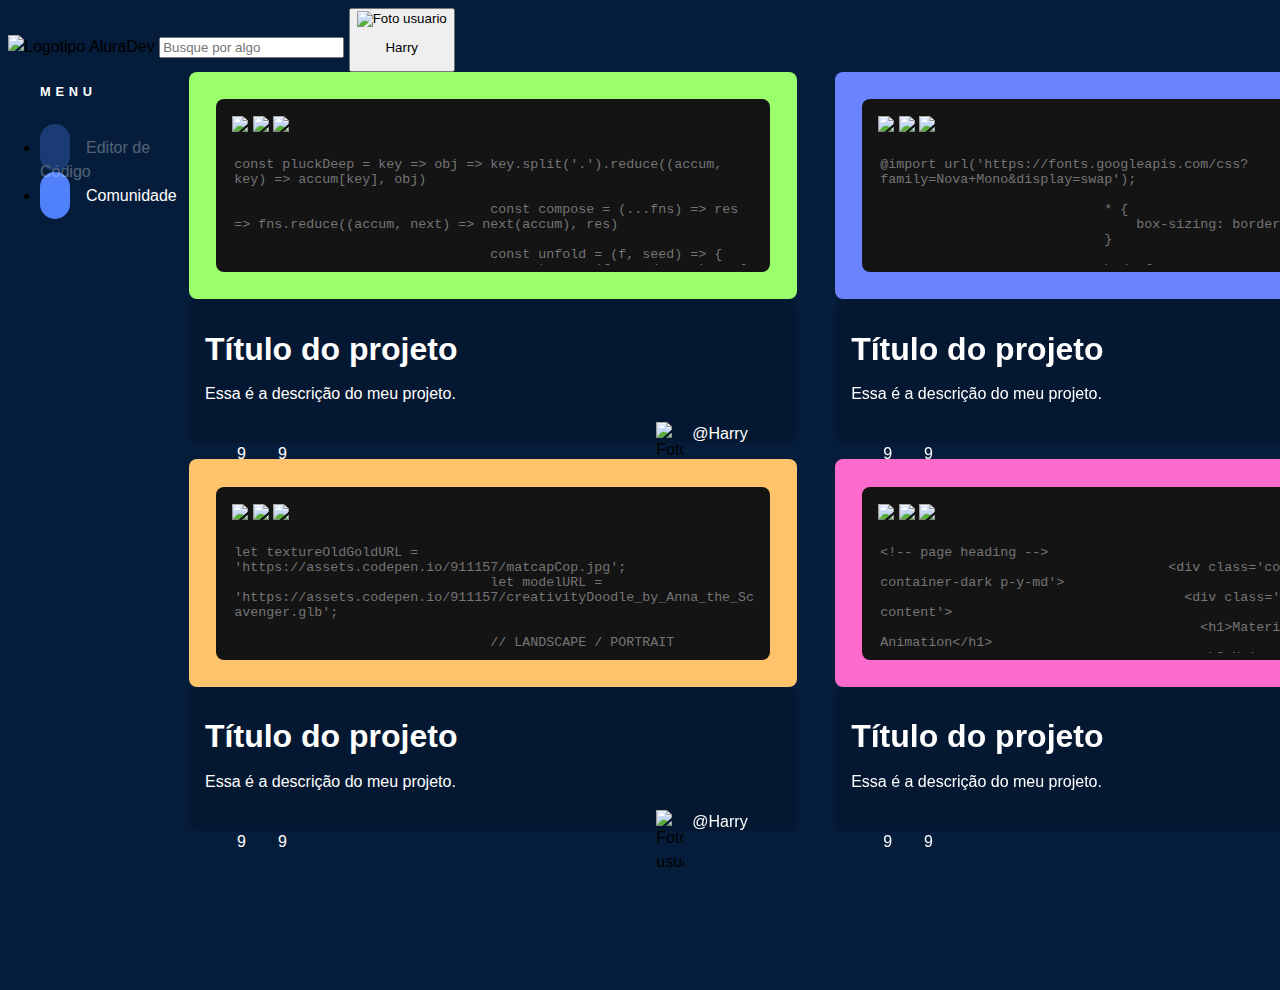
==== comunidade.html @ 75244da7 "Alterações nas cores dos frames em comunidade e alteração da interação da pagina atual com o menu de" ====
<!DOCTYPE html>
<html lang="en">
<head>
    <meta charset="UTF-8">
    <meta http-equiv="X-UA-Compatible" content="IE=edge">
    <meta name="viewport" content="width=device-width, initial-scale=1.0">
    <title>Comunidade</title>

    <link rel="stylesheet" href="css/reset.css">
    <link rel="stylesheet" href="css/all.css">
    <link rel="stylesheet" href="css/base.css">
    <link rel="stylesheet" href="css/header.css">
    <link rel="stylesheet" href="css/nav.css">
    <link rel="stylesheet" href="css/community.css">

</head>
<body>
    
    <header class="header__container">
        <img class="header__logo" src="imagens/Logo-Alura.png" alt="Logotipo AluraDev">
        <input class="header__search" type="text" placeholder="Busque por algo">
        <button class="header__author">
            <img class="header__author__photo" src="imagens/Foto_Usuario_2x.png" alt="Foto usuario">
            <p class="header__author__name">Harry</p>
        </button>
    </header>

    <main>
        <div class="main__container">

            <!-- NAV -->

            <div class="nav__container">
                <h1 class="title">Menu</h1>
                <ul class="nav__list">
                    <li><a class="nav__li" href="#"><i class="fas fa-code nav__icon" alt="icone de editor de código"></i>Editor de Código</a></li>
                    <li><a class="nav__li current__link" href="#"><i class="fas fa-users nav__icon" alt="icone de comunidade"></i>Comunidade</a></li>
                </ul>
            </div>
            
            
            <!-- COMMUNITY UP LEFT-->

            <div class="community__container">
                <div class="community__frame__up__left">  
                    <div class="community__background">  
                        <img class=".community__icons" src="imagens/bola_vermelha.svg">    
                        <img class=".community__icons" src="imagens/bola_verde.svg">   
                        <img class=".community__icons" src="imagens/bola_amarela.svg">    
                            <textarea class="community__text" cols="30" rows="10" placeholder="const pluckDeep = key => obj => key.split('.').reduce((accum, key) => accum[key], obj)

                                const compose = (...fns) => res => fns.reduce((accum, next) => next(accum), res)
                                
                                const unfold = (f, seed) => {
                                  const go = (f, seed, acc) => {
                                    const res = f(seed)
                                    return res ? go(f, res[1], acc.concat([res[0]])) : acc
                                  }
                                  return go(f, seed, [])
                                }"></textarea>  
                    </div> 
                </div>  
                <div class="community__details">
                    <h1 class="community__title">Título do projeto</h1>
                    <p class="community__description">Essa é a descrição do meu projeto.</p>

                    <div class="community__interaction">
                        <i class="fas fa-comment community__icon"></i>
                        <p class="community__number">9</p>
                       
                        <i class="fas fa-heart community__icon"></i>
                        <p class="community__number">9</p>

                        <div class="community__author">
                            <img class="community__author__photo" src="imagens/Foto_Usuario_2x.png" alt="Foto usuario">
                            <p class="community__author__name">@Harry</p>
                        </div>
                    </div>
                </div>

                <!-- COMMUNITY DOWN LEFT-->

                    <div class="community__frame__down__left">  
                        <div class="community__background">  
                            <img class=".community__icons" src="imagens/bola_vermelha.svg">    
                            <img class=".community__icons" src="imagens/bola_verde.svg">   
                            <img class=".community__icons" src="imagens/bola_amarela.svg">    
                                <textarea class="community__text" cols="30" rows="10" placeholder="let textureOldGoldURL = 'https://assets.codepen.io/911157/matcapCop.jpg';
                                let modelURL = 'https://assets.codepen.io/911157/creativityDoodle_by_Anna_the_Scavenger.glb';
                                
                                // LANDSCAPE / PORTRAIT
                                
                                let isMobile = /(Android|iPhone|iOS|iPod|iPad)/i.test(navigator.userAgent);
                                let windowRatio = window.innerWidth / window.innerHeight;
                                let isLandscape = (windowRatio > 1) ? true : false;
                                "></textarea>  
                        </div> 
                    </div>  
                    <div class="community__details">
                        <h1 class="community__title">Título do projeto</h1>
                        <p class="community__description">Essa é a descrição do meu projeto.</p>
    
                        <div class="community__interaction">
                            <i class="fas fa-comment community__icon"></i>
                            <p class="community__number">9</p>
                           
                            <i class="fas fa-heart community__icon"></i>
                            <p class="community__number">9</p>
    
                            <div class="community__author">
                                <img class="community__author__photo" src="imagens/Foto_Usuario_2x.png" alt="Foto usuario">
                                <p class="community__author__name">@Harry</p>
                            </div>
                        </div>
            </div> 
        </div>  
        
        <!-- COMMUNITY UP RIGHT-->

        <div class="main__container">    
            <div class="community__container">
                <div class="community__frame__up__right">  
                    <div class="community__background">  
                        <img class=".community__icons" src="imagens/bola_vermelha.svg">    
                        <img class=".community__icons" src="imagens/bola_verde.svg">   
                        <img class=".community__icons" src="imagens/bola_amarela.svg">    
                            <textarea class="community__text" cols="30" rows="10" placeholder="@import url('https://fonts.googleapis.com/css?family=Nova+Mono&display=swap');

                            * {
                                box-sizing: border-box;
                            }
                            
                            body {
                                min-height: 100vh;
                                background-color: #18181c;
                                display: flex;
                                align-items: center;
                            "></textarea>  
                    </div> 
                </div>  
                <div class="community__details">
                    <h1 class="community__title">Título do projeto</h1>
                    <p class="community__description">Essa é a descrição do meu projeto.</p>

                    <div class="community__interaction">
                        <i class="fas fa-comment community__icon"></i>
                        <p class="community__number">9</p>
                       
                        <i class="fas fa-heart community__icon"></i>
                        <p class="community__number">9</p>

                        <div class="community__author">
                            <img class="community__author__photo" src="imagens/Foto_Usuario_2x.png" alt="Foto usuario">
                            <p class="community__author__name">@Harry</p>
                        </div>

                    </div>
                </div>

                <!-- COMMUNITY DOWN RIGHT-->
                
                    <div class="community__frame__down__right">  
                        <div class="community__background">  
                            <img class=".community__icons" src="imagens/bola_vermelha.svg">    
                            <img class=".community__icons" src="imagens/bola_verde.svg">   
                            <img class=".community__icons" src="imagens/bola_amarela.svg">    
                                <textarea class="community__text" cols="30" rows="10" placeholder="<!-- page heading -->
                                    <div class='container container-dark p-y-md'>
                                      <div class='header-content'>
                                        <h1>Material Search Animation</h1>
                                        <h2>Usign CSS Transitions</h2>
                                      </div>
                                    </div>
                                    
                                    
                                    <!-- page content + floating button -->
                                    <div class='container p-y-md'>
                                      <div class='control'>
                                        <div class='btn-material'></div>"></textarea>  
                        </div> 
                    </div>  
                    <div class="community__details">
                        <h1 class="community__title">Título do projeto</h1>
                        <p class="community__description">Essa é a descrição do meu projeto.</p>
    
                        <div class="community__interaction">
                            <i class="fas fa-comment community__icon"></i>
                            <p class="community__number">9</p>
                           
                            <i class="fas fa-heart community__icon"></i>
                            <p class="community__number">9</p>
    
                            <div class="community__author">
                                <img class="community__author__photo" src="imagens/Foto_Usuario_2x.png" alt="Foto usuario">
                                <p class="community__author__name">@Harry</p>
                            </div>
                        </div>
            </div> 


        </div>
    </main>




    
</body>
</html>
---- css/base.css ----
:root {
    --bg-blue-light:#6BD1FF;
    --bg-blue-dark:#051D3B;
    --bg-gray-light:rgba(255, 255, 255, 0.16);
    --bg-gray-dark:#141414;

    --bg-editor-green:rgba(154, 255, 107, 1);
    --bg-editor-blue:rgba(107, 131, 255, 1);
    --bg-editor-orange: rgba(255, 196, 107, 1);
    --bg-editor-pink:rgba(255, 107, 205, 1);



    --bg-community:rgba(0, 0, 0, 0.16);

    --font-color:#ffffff;
    --title-color:#ffffff;

    --font-family:'Inter', sans-serif;
}



body {
    
    font-family:var(--font-family);
    font-size: 16px;
    font-style: normal;
    line-height: 1.5rem;
    background-color: var(--bg-blue-dark)
}

.title {
    padding: 0 0 1rem 0;
    font-size: 0.80rem;
    letter-spacing: 0.3rem;
    text-transform: uppercase;
    color: var(--title-color);
}


.main__container {
    display:flex;
    padding-left: 2rem;
}
---- css/nav.css ----
.nav__container {
    width: 15.5%;
}

.nav__icon {
    padding: 15px;
    height: 18px;
    background-color: #5081FB;
    margin-bottom: 1rem;
    margin-right: 1rem;
    border-radius: 16px;
    color: var(--font-color);
}

/* .nav__icon__editor {
    padding: 15px;
    height: 18px;
    background-color: #5081FB;
    margin-bottom: 1rem;
    margin-right: 1rem;
    border-radius: 16px;
    color: var(--font-color);
}
 */

.nav__list {
    display: flex;
    flex-direction: column;
    justify-content: space-around;
    padding: 0 0 15px 0;
    
}

.nav__li {
    text-decoration: none;
    list-style: none;
    color: var(--font-color);
    opacity: 30%;
}

.current__link {
    color: var(--font-color);
    opacity: 100%;
}
---- css/community.css ----
.community__container {
    /* justify-content: center;
    align-items: center; */
    display: flex;
    flex-direction: column;
    align-items: flex-start;
    flex-wrap: wrap;
   /*  min-width: 67rem; */
    margin-right:0;
    margin-left: 1%;
}

.community__frame__up__left {
    min-width: 38rem;
    width: 70%;
    height: 25%;
    border-radius: 0.5rem;
    box-sizing: border-box;
    padding: 1.7rem;
    background-color: var(--bg-editor-green);
}

.community__frame__down__left {
    min-width: 38rem;
    width: 70%;
    height: 25%;
    border-radius: 0.5rem;
    box-sizing: border-box;
    padding: 1.7rem;
    background-color: var(--bg-editor-orange);
}

.community__frame__up__right {
    min-width: 38rem;
    width: 70%;
    height: 25%;
    border-radius: 0.5rem;
    box-sizing: border-box;
    padding: 1.7rem;
    background-color: var(--bg-editor-blue);
}

.community__frame__down__right {
    min-width: 38rem;
    width: 70%;
    height: 25%;
    border-radius: 0.5rem;
    box-sizing: border-box;
    padding: 1.7rem;
    background-color: var(--bg-editor-pink);
}



.community__background {
    width: 100%;
    height: 100%;
    border-radius: 0.5rem;
    box-sizing: border-box;
    padding: 1rem;
    background-color: var(--bg-gray-dark);
}

.community__icons {
    padding: 0 0.5rem 1rem 0;
    background-color: var(--bg-gray-dark);
}

.community__text {
    width: 100%;
    height:75%;
    border: none;
    resize: none;
    background-color: var(--bg-gray-dark);
    color: var(--font-color);
    margin: 1rem 0;
    margin-bottom: 0.5rem;
}



.community__details {
    background-color: var(--bg-community);
    width: 100%;
    height: 9rem;
    box-sizing: border-box;
    padding: 1rem;
    border-radius: 8px;
    margin-bottom: 1rem;
    
}

.community__title {
    font-weight: bold;
    font-family: var(--font-family);
    color: var(--font-color);
}

.community__description {
    color: var(--font-color);
    margin: 1rem 0 1rem 0;
}

.community__icon {
    color: var(--font-color);
    padding: 1em;
}

.community__interaction {
    display: flex;
    flex-wrap: wrap;
    justify-content: flex-start;
    align-items: center;
}

.community__number {
    color: var(--font-color);
}

.community__author {
   display: flex;
   justify-content: flex-end;
   width: 80%;
}
.community__author__photo {
    width: 28px;
}

.community__author__name {
    color: var(--font-color);
    margin: 0 0 0 0.5rem;
}
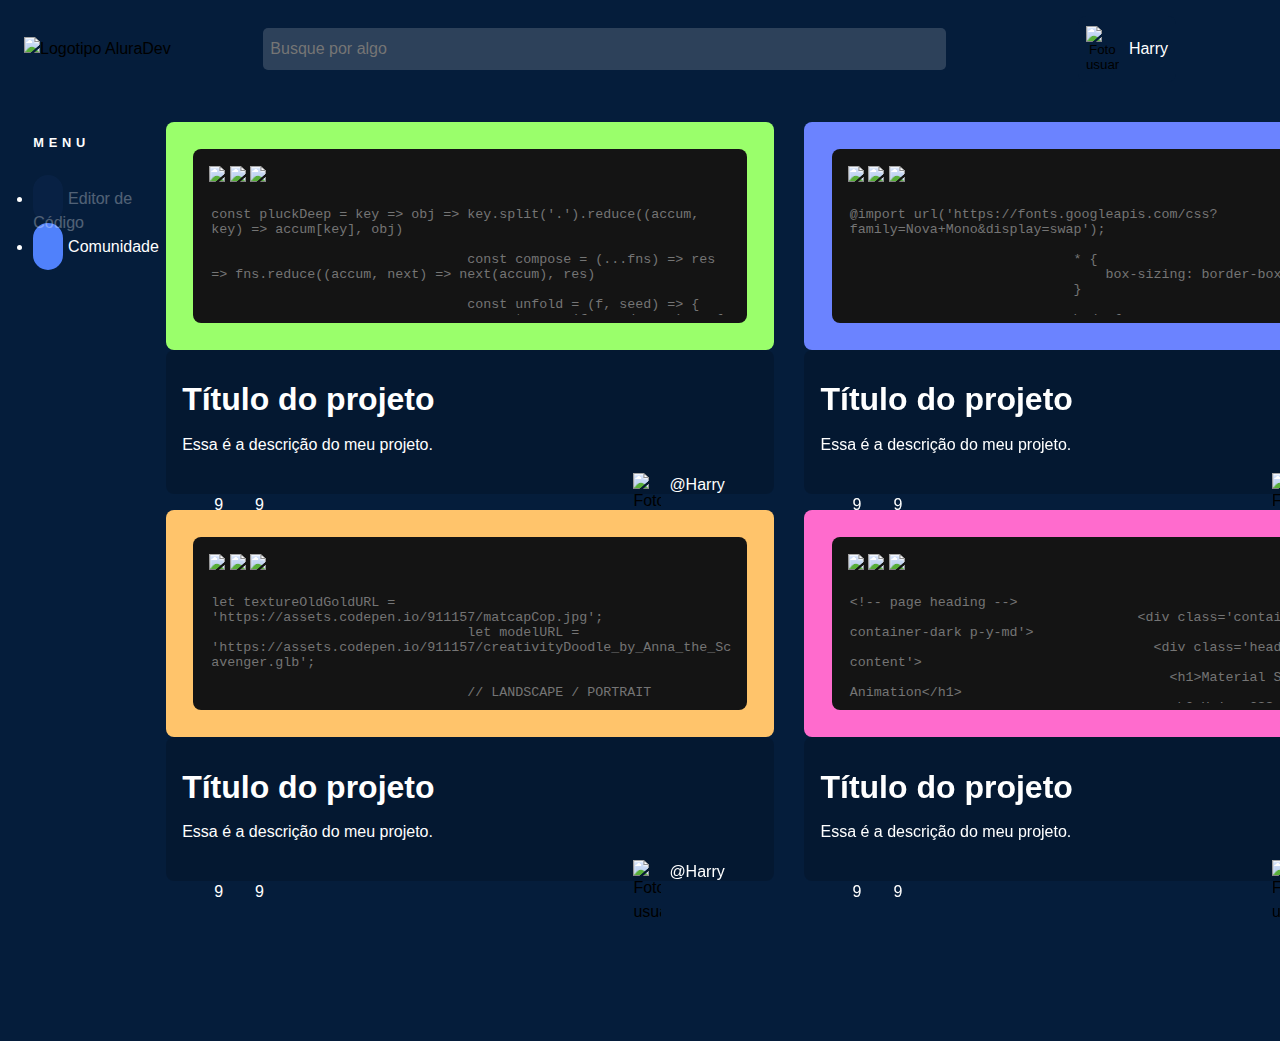
==== commit f59f2ad8: "Interações ao realizar hover e active, em todos os selecionaveis/botões/menu lateral" ====
--- a/comunidade.html
+++ b/comunidade.html
@@ -33,8 +33,8 @@
             <div class="nav__container">
                 <h1 class="title">Menu</h1>
                 <ul class="nav__list">
-                    <li><a class="nav__li" href="#"><i class="fas fa-code nav__icon" alt="icone de editor de código"></i>Editor de Código</a></li>
-                    <li><a class="nav__li current__link" href="#"><i class="fas fa-users nav__icon" alt="icone de comunidade"></i>Comunidade</a></li>
+                    <li><a class="nav__li" href="index.html"><i class="fas fa-code nav__list-icon" alt="icone de editor de código"></i>Editor de Código</a></li>
+                    <li><a class="nav__li nav__li--active" href="comunidade.html"><i class="fas fa-users nav__list-icon nav__list-icon--active" alt="icone de comunidade"></i>Comunidade</a></li>
                 </ul>
             </div>
             
--- a/css/base.css
+++ b/css/base.css
@@ -1,4 +1,6 @@
 :root {
+
+    /* background colors */
     --bg-blue-light:#6BD1FF;
     --bg-blue-dark:#051D3B;
     --bg-gray-light:rgba(255, 255, 255, 0.16);
@@ -9,13 +11,40 @@
     --bg-editor-orange: rgba(255, 196, 107, 1);
     --bg-editor-pink:rgba(255, 107, 205, 1);
 
+    --bg-project-button:rgba(80, 129, 251, 1);
+
+    --bg-middle-button:rgba(80, 129, 251, 0.08);
+
+    --bg-nav-icon:rgba(80, 129, 251, 0.16);
+    --bg-nav-icon-active:#5081fb;
 
 
     --bg-community:rgba(0, 0, 0, 0.16);
 
+    /* Effects with interaction */
+
+    --bg-author-hover:rgba(255, 255, 255, 0.10);
+
+    --bg-form-hover:rgba(255, 255, 255, 0.24);
+
+    --bg-light-button-hover:rgba(123, 164, 252, 1);
+    --bg-light-button-active:rgba(150, 185, 253, 1);
+    --light-button-border-active:rgba(80, 129, 251, 0.90);
+
+    --bg-dark-button-hover:rgba(80, 129, 251, 0.16);
+    --bg-dark-button-active:rgba(80, 129, 251, 0.24);
+    --dark-button-border-active:rgba(80, 129, 251, 0.24);
+
+    --bg-nav-hover:rgba(80, 129, 251, 0.64);
+    --bg-nav-active:rgba(80, 129, 251, 1);
+
+   
+
+    /* font details */
+
     --font-color:#ffffff;
     --title-color:#ffffff;
-
+    --font-size-fields:16px;
     --font-family:'Inter', sans-serif;
 }
 
@@ -41,9 +70,14 @@
 
 .main__container {
     display:flex;
-    padding-left: 2rem;
+    margin-left: 2%;
+    margin-right: 2%;
 }
 
 
 
 
+    
+
+
+
--- a/css/header.css
+++ b/css/header.css
@@ -0,0 +1,58 @@
+
+.header__container {
+    display: grid;
+    grid-template-columns: 0.92fr 3.1fr 1fr;
+    align-items: center;
+    margin:1rem 0 2.50rem 1rem;
+    gap: 1rem;
+}
+
+.header__logo{
+    width: 180px;
+}
+
+.header__search {
+    width: 91%;
+    border-radius: 5px;
+    background-color: var(--bg-gray-light);
+    border: none;
+    outline: none;
+    box-sizing: border-box;
+    padding: 1.6% 1%;
+    color: var(--font-color);
+    font-size: var(--font-size-fields);
+}
+
+.header__author {
+    justify-self: flex-end;
+    display: flex;
+    align-items: center;
+    background-color: var(--bg-blue-dark);
+    border-radius: 0.5rem;
+    border:none;
+    padding: 0.5rem;
+    margin: 0 6rem 0 0;
+}
+
+.header__author__photo {
+    width: 33px;
+}
+
+.header__author__name {
+    padding: 0 0 0 10px;
+    color: var(--font-color);
+    font-size: var(--font-size-fields);
+}
+
+.mobile__menu {
+    display: none;
+}
+
+.header__author:hover {
+    cursor: pointer;
+    background-color: var(--bg-author-hover);
+    transition: 0.5s;
+
+}
+
+
--- a/css/nav.css
+++ b/css/nav.css
@@ -1,36 +1,30 @@
 
 
 .nav__container {
-    width: 15.5%;
+    width: 17.5%;
 }
 
-.nav__icon {
+
+.nav__list-icon {
     padding: 15px;
     height: 18px;
-    background-color: #5081FB;
-    margin-bottom: 1rem;
-    margin-right: 1rem;
-    border-radius: 16px;
-    color: var(--font-color);
+    background-color:var(--bg-nav-icon);
+    margin-bottom: 4%;
+    margin-right: 4%;
+    border-radius: 1rem;
+    
 }
 
-/* .nav__icon__editor {
-    padding: 15px;
-    height: 18px;
-    background-color: #5081FB;
-    margin-bottom: 1rem;
-    margin-right: 1rem;
-    border-radius: 16px;
-    color: var(--font-color);
+.nav__list-icon--active {
+    background: var(--bg-nav-icon-active);
 }
- */
 
 .nav__list {
     display: flex;
     flex-direction: column;
     justify-content: space-around;
-    padding: 0 0 15px 0;
-    
+    padding: 0 0 2% 0;
+    color: var(--font-color);
 }
 
 .nav__li {
@@ -38,17 +32,32 @@
     list-style: none;
     color: var(--font-color);
     opacity: 30%;
+    font-size: var(--font-size-fields);
 }
 
-.current__link {
-    color: var(--font-color);
+.nav__li--active {
     opacity: 100%;
+}
+
+.nav__toggle {
+    color: var(--bg-blue-dark);
+}
+
+
+.nav__li:hover {
+    opacity: 100%;
+}
+
+
+.nav__icon-editor:hover, .nav__icon-community:hover {
+    background-color: var(--bg-nav-hover);
+    transition: 1s;
+}
+
+.nav__icon-editor:active,.nav__icon-community:active {
+    background-color:var(--bg-nav-active);
 }
 
 
 
 
-
-
-
-
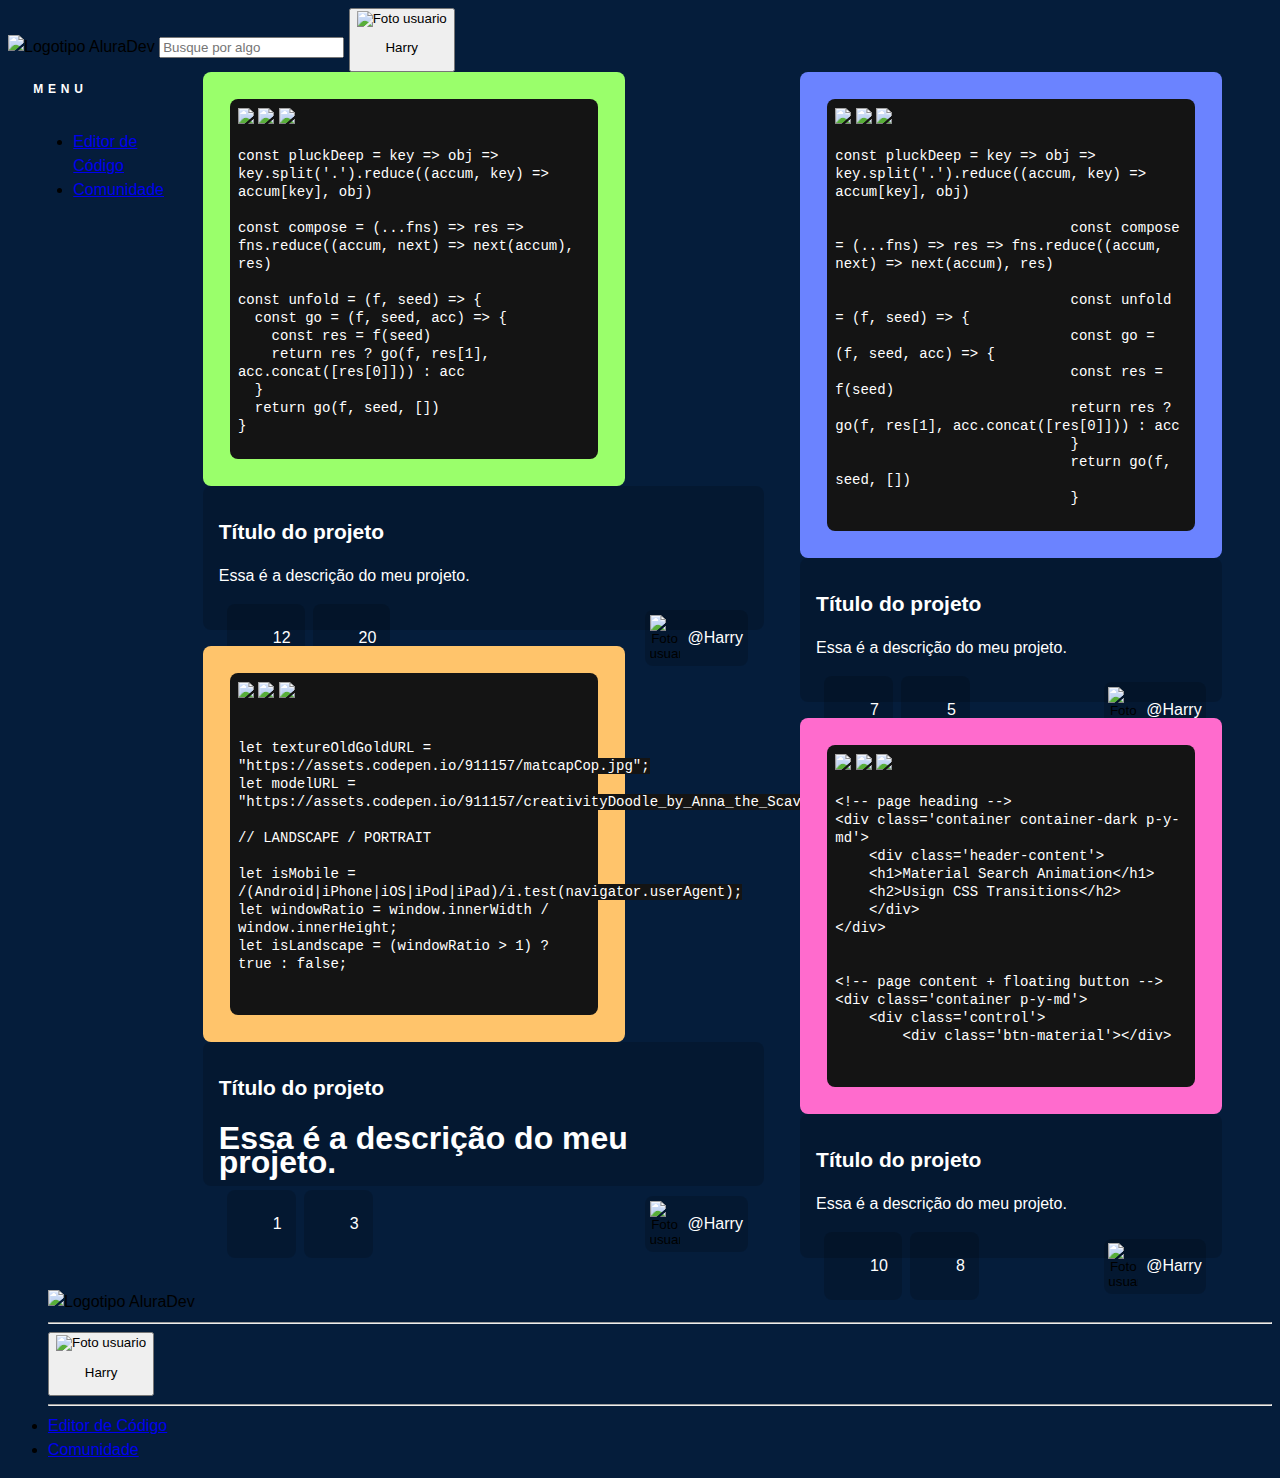
==== commit 99b11da4: "Community Display, Like System, Button Interactions - All Done" ====
--- a/comunidade.html
+++ b/comunidade.html
@@ -5,17 +5,21 @@
     <meta http-equiv="X-UA-Compatible" content="IE=edge">
     <meta name="viewport" content="width=device-width, initial-scale=1.0">
     <title>Comunidade</title>
-
-    <link rel="stylesheet" href="css/reset.css">
-    <link rel="stylesheet" href="css/all.css">
-    <link rel="stylesheet" href="css/base.css">
-    <link rel="stylesheet" href="css/header.css">
-    <link rel="stylesheet" href="css/nav.css">
-    <link rel="stylesheet" href="css/community.css">
+    <link rel="stylesheet"
+    href="//cdnjs.cloudflare.com/ajax/libs/highlight.js/11.3.1/styles/default.min.css">
+
+    <link rel="stylesheet" href="./assets/css/monokai.css">
+    <link rel="stylesheet" href="./assets/css/reset.css">
+    <link rel="stylesheet" href="./assets/css/all.css">
+    <link rel="stylesheet" href="./assets/css/base.css">
+    <link rel="stylesheet" href="./assets/css/header.css">
+    <link rel="stylesheet" href="./assets/css/nav.css">
+    <link rel="stylesheet" href="./assets/css/community.css">
+    <link rel="stylesheet" href="./assets/css/responsive_mobile.css">
+    <link rel="stylesheet" href="./assets/css/responsive_tablet.css">
 
 </head>
 <body>
-    
     <header class="header__container">
         <img class="header__logo" src="imagens/Logo-Alura.png" alt="Logotipo AluraDev">
         <input class="header__search" type="text" placeholder="Busque por algo">
@@ -23,8 +27,20 @@
             <img class="header__author__photo" src="imagens/Foto_Usuario_2x.png" alt="Foto usuario">
             <p class="header__author__name">Harry</p>
         </button>
+
+         <!-- MOBILE NAV OPEN -->
+
+         <div class="nav__mobile__searchSpace">
+            <i class="fas fa-search fa-2x nav__mobile-search" btn-mobile-search>
+
+            </i>
+        </div>
+        <div class="nav__mobile__header" >
+            <i class="fas fa-bars fa-2x nav__mobile-openIcon" btn-mobile-open>
+
+            </i>
+        </div>
     </header>
-
     <main>
         <div class="main__container">
 
@@ -33,175 +49,262 @@
             <div class="nav__container">
                 <h1 class="title">Menu</h1>
                 <ul class="nav__list">
-                    <li><a class="nav__li" href="index.html"><i class="fas fa-code nav__list-icon" alt="icone de editor de código"></i>Editor de Código</a></li>
-                    <li><a class="nav__li nav__li--active" href="comunidade.html"><i class="fas fa-users nav__list-icon nav__list-icon--active" alt="icone de comunidade"></i>Comunidade</a></li>
+                    <li>
+                        <a class="nav__li" href="index.html">
+                            <i class="fas fa-code nav__list-icon" alt="icone de editor de código">
+                            </i>Editor de Código
+                        </a>
+                    </li>
+                    <li>
+                        <a class="nav__li nav__li--active" href="comunidade.html">
+                            <i class="fas fa-users nav__list-icon nav__list-icon--active" alt="icone de comunidade">
+                            </i>Comunidade
+                        </a>
+                    </li>
                 </ul>
             </div>
             
-            
-            <!-- COMMUNITY UP LEFT-->
+            <!-- CONTAINER LEFT-->
 
             <div class="community__container">
-                <div class="community__frame__up__left">  
+
+                <!-- BLACKBOARD UP LEFT-->
+
+                <div class="community__frame editor__color__upLeft">  
+                    <div class="community__background">  
+                        <img class=".community__icons" src="imagens/bola_vermelha.svg">    
+                        <img class=".community__icons" src="imagens/bola_verde.svg">   
+                        <img class=".community__icons" src="imagens/bola_amarela.svg">
+                        <div class="community__editorCode">     
+                            <pre><code class="community__text hljs javascript">const pluckDeep = key => obj => key.split('.').reduce((accum, key) => accum[key], obj)
+
+const compose = (...fns) => res => fns.reduce((accum, next) => next(accum), res)
+                            
+const unfold = (f, seed) => {
+  const go = (f, seed, acc) => {
+    const res = f(seed)
+    return res ? go(f, res[1], acc.concat([res[0]])) : acc
+  }
+  return go(f, seed, [])
+}</code></pre>
+                        </div> 
+                    </div> 
+                </div>
+
+                <!-- PROJECT DETAILS UP LEFT-->
+
+                <div class="community__details">
+                    <h1 class="community__title">Título do projeto
+                    </h1>
+                    <p class="community__description">Essa é a descrição do meu projeto.
+                    </p>
+
+                    <div class="community__interaction">
+                        <button type="button" class="community__interaction-styling">
+                            <i class="fas fa-comment community__icon"></i>
+                            <p class="community__number comment-number" >12
+
+                            </p>
+                        </button>
+
+                        <button class="community__interaction-styling like">
+                            <i class="fas fa-heart community__icon"></i>
+                            <p class="community__number">20</p>
+                        </button>
+
+                        <button class="community__author"> 
+                            <img class="community__author__photo" src="imagens/Foto_Usuario_2x.png" alt="Foto usuario">
+                            <p class="community__author__name">@Harry</p>
+                        </button>
+
+                    </div>
+                </div>
+
+                <!-- BLACKBOARD DOWN LEFT-->
+
+                <div class="community__frame editor__color__downLeft">  
                     <div class="community__background">  
                         <img class=".community__icons" src="imagens/bola_vermelha.svg">    
                         <img class=".community__icons" src="imagens/bola_verde.svg">   
                         <img class=".community__icons" src="imagens/bola_amarela.svg">    
-                            <textarea class="community__text" cols="30" rows="10" placeholder="const pluckDeep = key => obj => key.split('.').reduce((accum, key) => accum[key], obj)
-
-                                const compose = (...fns) => res => fns.reduce((accum, next) => next(accum), res)
+                            <div class="community__editorCode"><pre><code class="community__text hljs javascript">
+let textureOldGoldURL = "https://assets.codepen.io/911157/matcapCop.jpg";
+let modelURL = "https://assets.codepen.io/911157/creativityDoodle_by_Anna_the_Scavenger.glb";
                                 
-                                const unfold = (f, seed) => {
-                                  const go = (f, seed, acc) => {
-                                    const res = f(seed)
-                                    return res ? go(f, res[1], acc.concat([res[0]])) : acc
-                                  }
-                                  return go(f, seed, [])
-                                }"></textarea>  
+// LANDSCAPE / PORTRAIT
+
+let isMobile = /(Android|iPhone|iOS|iPod|iPad)/i.test(navigator.userAgent);
+let windowRatio = window.innerWidth / window.innerHeight;
+let isLandscape = (windowRatio > 1) ? true : false;
+                            </code></pre> 
                     </div> 
-                </div>  
+                </div>     
+            </div>
+
+                <!-- PROJECT DETAILS DOWN LEFT-->
+
+                <div class="community__details">
+                    <h1 class="community__title">Título do projeto<h1>
+                    <p class="community__description">Essa é a descrição do meu projeto.</p>
+
+                    <div class="community__interaction">
+                        <button type="button"class="community__interaction-styling">
+                            <i class="fas fa-comment community__icon" comment-icon></i><p class="community__number comment-number" comment-number>1</p>
+                        </button>
+
+                        <button class="community__interaction-styling like">
+                            <i class="fas fa-heart community__icon"></i><p class="community__number">3</p>
+                        </button>
+                        <button class="community__author"> 
+                            <img class="community__author__photo"src="imagens/Foto_Usuario_2x.png"alt="Foto usuario">
+                            <p class="community__author__name">@Harry<p>
+                        </button>
+                    </div>
+                </div> 
+            </div>  
+        
+
+            <!-- CONTAINER RIGHT-->
+   
+            <div class="community__container">
+
+                <!-- BLACK BOARD UP RIGHT-->
+
+                <div class="community__frame editor__color__upRight">  
+                    <div class="community__background">  
+                        <img class=".community__icons" src="imagens/bola_vermelha.svg">    
+                        <img class=".community__icons" src="imagens/bola_verde.svg">   
+                        <img class=".community__icons" src="imagens/bola_amarela.svg">    
+                        <div class="community__editorCode">     
+                            <pre><code class="community__text hljs javascript">const pluckDeep = key => obj => key.split('.').reduce((accum, key) => accum[key], obj)
+
+                            const compose = (...fns) => res => fns.reduce((accum, next) => next(accum), res)
+
+                            const unfold = (f, seed) => {
+                            const go = (f, seed, acc) => {
+                            const res = f(seed)
+                            return res ? go(f, res[1], acc.concat([res[0]])) : acc
+                            }
+                            return go(f, seed, [])
+                            }</code></pre>
+                        </div>  
+                    </div> 
+                </div>
+                 
+                <!-- PROJECT DETAILS UP RIGHT-->
+
                 <div class="community__details">
                     <h1 class="community__title">Título do projeto</h1>
                     <p class="community__description">Essa é a descrição do meu projeto.</p>
 
                     <div class="community__interaction">
-                        <i class="fas fa-comment community__icon"></i>
-                        <p class="community__number">9</p>
-                       
-                        <i class="fas fa-heart community__icon"></i>
-                        <p class="community__number">9</p>
-
-                        <div class="community__author">
+                        <button type="button" class="community__interaction-styling">
+                            <i class="fas fa-comment community__icon" comment-icon></i>
+                            <p class="community__number comment-number" comment-number>7</p>
+                        </button>
+    
+                        <button class="community__interaction-styling like">
+                            <i class="fas fa-heart community__icon"></i>
+                            <p class="community__number">5</p>
+                        </button>
+                            
+                        <button class="community__author"> 
                             <img class="community__author__photo" src="imagens/Foto_Usuario_2x.png" alt="Foto usuario">
                             <p class="community__author__name">@Harry</p>
-                        </div>
+                        </button>
                     </div>
                 </div>
 
-                <!-- COMMUNITY DOWN LEFT-->
-
-                    <div class="community__frame__down__left">  
+                <!-- BLACK BOARD DOWN RIGHT-->
+                
+                <div class="community__frame editor__color__downRight">  
                         <div class="community__background">  
                             <img class=".community__icons" src="imagens/bola_vermelha.svg">    
                             <img class=".community__icons" src="imagens/bola_verde.svg">   
                             <img class=".community__icons" src="imagens/bola_amarela.svg">    
-                                <textarea class="community__text" cols="30" rows="10" placeholder="let textureOldGoldURL = 'https://assets.codepen.io/911157/matcapCop.jpg';
-                                let modelURL = 'https://assets.codepen.io/911157/creativityDoodle_by_Anna_the_Scavenger.glb';
-                                
-                                // LANDSCAPE / PORTRAIT
-                                
-                                let isMobile = /(Android|iPhone|iOS|iPod|iPad)/i.test(navigator.userAgent);
-                                let windowRatio = window.innerWidth / window.innerHeight;
-                                let isLandscape = (windowRatio > 1) ? true : false;
-                                "></textarea>  
+                            <div class="community__editorCode">     
+                                <pre><code class="community__text hljs html">&lt;!-- page heading --&gt;
+&lt;div class='container container-dark p-y-md'&gt;
+    &lt;div class='header-content'&gt;
+    &lt;h1&gt;Material Search Animation&lt;/h1&gt;
+    &lt;h2&gt;Usign CSS Transitions&lt;/h2&gt;
+    &lt;/div&gt;
+&lt;/div&gt;
+
+
+&lt;!-- page content + floating button --&gt;
+&lt;div class='container p-y-md'&gt;
+    &lt;div class='control'&gt;
+        &lt;div class='btn-material'&gt;&lt;/div&gt;
+                                    </code></pre>
+                            </div>  
                         </div> 
-                    </div>  
-                    <div class="community__details">
+                </div>
+
+                <!-- PROJECT DETAILS DOWN LEFT-->
+
+                <div class="community__details">
                         <h1 class="community__title">Título do projeto</h1>
                         <p class="community__description">Essa é a descrição do meu projeto.</p>
     
                         <div class="community__interaction">
-                            <i class="fas fa-comment community__icon"></i>
-                            <p class="community__number">9</p>
-                           
-                            <i class="fas fa-heart community__icon"></i>
-                            <p class="community__number">9</p>
+                            <button type="button" class="community__interaction-styling">
+                                <i class="fas fa-comment community__icon"></i>
+                                <p class="community__number comment-number">10</p>
+                            </button>
     
-                            <div class="community__author">
+                            <button class="community__interaction-styling like">
+                                <i class="fas fa-heart community__icon"></i>
+                                <p class="community__number">8</p>
+                            </button>
+                            
+                            <button class="community__author"> 
                                 <img class="community__author__photo" src="imagens/Foto_Usuario_2x.png" alt="Foto usuario">
                                 <p class="community__author__name">@Harry</p>
-                            </div>
+                            </button>
                         </div>
-            </div> 
-        </div>  
+                </div> 
+
+            </div>     
+        </div>
         
-        <!-- COMMUNITY UP RIGHT-->
-
-        <div class="main__container">    
-            <div class="community__container">
-                <div class="community__frame__up__right">  
-                    <div class="community__background">  
-                        <img class=".community__icons" src="imagens/bola_vermelha.svg">    
-                        <img class=".community__icons" src="imagens/bola_verde.svg">   
-                        <img class=".community__icons" src="imagens/bola_amarela.svg">    
-                            <textarea class="community__text" cols="30" rows="10" placeholder="@import url('https://fonts.googleapis.com/css?family=Nova+Mono&display=swap');
-
-                            * {
-                                box-sizing: border-box;
-                            }
-                            
-                            body {
-                                min-height: 100vh;
-                                background-color: #18181c;
-                                display: flex;
-                                align-items: center;
-                            "></textarea>  
-                    </div> 
-                </div>  
-                <div class="community__details">
-                    <h1 class="community__title">Título do projeto</h1>
-                    <p class="community__description">Essa é a descrição do meu projeto.</p>
-
-                    <div class="community__interaction">
-                        <i class="fas fa-comment community__icon"></i>
-                        <p class="community__number">9</p>
-                       
-                        <i class="fas fa-heart community__icon"></i>
-                        <p class="community__number">9</p>
-
-                        <div class="community__author">
-                            <img class="community__author__photo" src="imagens/Foto_Usuario_2x.png" alt="Foto usuario">
-                            <p class="community__author__name">@Harry</p>
-                        </div>
-
-                    </div>
-                </div>
-
-                <!-- COMMUNITY DOWN RIGHT-->
-                
-                    <div class="community__frame__down__right">  
-                        <div class="community__background">  
-                            <img class=".community__icons" src="imagens/bola_vermelha.svg">    
-                            <img class=".community__icons" src="imagens/bola_verde.svg">   
-                            <img class=".community__icons" src="imagens/bola_amarela.svg">    
-                                <textarea class="community__text" cols="30" rows="10" placeholder="<!-- page heading -->
-                                    <div class='container container-dark p-y-md'>
-                                      <div class='header-content'>
-                                        <h1>Material Search Animation</h1>
-                                        <h2>Usign CSS Transitions</h2>
-                                      </div>
-                                    </div>
-                                    
-                                    
-                                    <!-- page content + floating button -->
-                                    <div class='container p-y-md'>
-                                      <div class='control'>
-                                        <div class='btn-material'></div>"></textarea>  
-                        </div> 
-                    </div>  
-                    <div class="community__details">
-                        <h1 class="community__title">Título do projeto</h1>
-                        <p class="community__description">Essa é a descrição do meu projeto.</p>
-    
-                        <div class="community__interaction">
-                            <i class="fas fa-comment community__icon"></i>
-                            <p class="community__number">9</p>
-                           
-                            <i class="fas fa-heart community__icon"></i>
-                            <p class="community__number">9</p>
-    
-                            <div class="community__author">
-                                <img class="community__author__photo" src="imagens/Foto_Usuario_2x.png" alt="Foto usuario">
-                                <p class="community__author__name">@Harry</p>
-                            </div>
-                        </div>
-            </div> 
-
-
-        </div>
+        <!-- MENU MOBILE -->
+        
+        <nav class="nav__mobile__menu" mobile-menu>
+            <ul class="nav__mobile__ul">
+                <i class="fas fa-times fa-2x nav__mobile-closeIcon" btn-mobile-close>
+                </i>
+                <img class="mobile__logo" src="imagens/Header/Logo.svg" alt="Logotipo AluraDev">
+                <hr>
+                <button class="mobile__author">
+                    <img class="mobile__author__photo" src="imagens/Foto_Usuario_2x.png" alt="Foto usuario">
+                    <p class="mobile__author__name">Harry
+                    </p>
+                </button>
+                <hr>
+                <li class="nav__mobile-liPadding">
+                    <a class="nav__li nav__li--active" href="index.html">
+                        <i class="fas fa-code nav__list-icon nav__list-icon--active" alt="Acessar pagina do editor de código">
+                        </i>Editor de Código
+                    </a>
+                </li>
+                <li class="nav__mobile-liPadding">
+                    <a class="nav__li" href="comunidade.html">
+                        <i class="fas fa-users nav__list-icon" alt="Acessar pagina da comunidade">
+
+                        </i>Comunidade
+                    </a>
+                </li>
+            </ul>
+        </nav>
+
     </main>
 
-
+    <script src="https://cdnjs.cloudflare.com/ajax/libs/highlight.js/11.3.1/highlight.min.js"></script>
+    <script src="./js/mobileMenu.js"></script>
+    <script src="./js/likeSystem.js"></script>
+
+    <script>hljs.highlightAll()</script>
 
 
     
--- a/assets/css/base.css
+++ b/assets/css/base.css
@@ -0,0 +1,87 @@
+:root {
+
+    /* background colors */
+    --bg-blue-light:#6BD1FF;
+    --bg-blue-dark:#051D3B;
+    --bg-gray-light:rgba(255, 255, 255, 0.16);
+    --bg-gray-dark:#141414;
+
+    --bg-editor-green:rgba(154, 255, 107, 1);
+    --bg-editor-blue:#6B83FF;
+    --bg-editor-orange: rgba(255, 196, 107, 1);
+    --bg-editor-pink:rgba(255, 107, 205, 1);
+
+    --bg-project-button:rgba(80, 129, 251, 1);
+
+    --bg-middle-button:rgba(80, 129, 251, 0.08);
+
+    --bg-nav-icon:rgba(80, 129, 251, 0.16);
+    --bg-nav-icon-active:#5081fb;
+
+    --bg-mobile:#232e3d;
+
+
+    --bg-community:rgba(0, 0, 0, 0.16);
+
+    /* Effects with interaction */
+
+    --bg-author-hover:rgba(255, 255, 255, 0.10);
+
+    --bg-form-hover:rgba(255, 255, 255, 0.24);
+
+    --bg-light-button-hover:rgba(123, 164, 252, 1);
+    --bg-light-button-active:rgba(150, 185, 253, 1);
+    --light-button-border-active:rgba(80, 129, 251, 0.90);
+
+    --bg-dark-button-hover:rgba(80, 129, 251, 0.16);
+    --bg-dark-button-active:rgba(80, 129, 251, 0.24);
+    --dark-button-border-active:rgba(80, 129, 251, 0.24);
+
+    --bg-nav-hover:rgba(80, 129, 251, 0.64);
+    --bg-nav-active:rgba(80, 129, 251, 1);
+
+    --icon-liked:red;
+   
+
+    /* font details */
+
+    --font-color:#ffffff;
+    --title-color:#ffffff;
+    --font-size-fields:16px;
+    --font-family:'Inter', sans-serif;
+}
+
+
+
+body {
+    
+    font-family:var(--font-family);
+    font-size: 16px;
+    line-height: 1.5rem;
+    font-style: normal;
+    background-color: var(--bg-blue-dark)
+}
+
+.title {
+    padding: 0 0 1rem 0;
+    font-size: 0.75rem;
+    letter-spacing: 0.3rem;
+    text-transform: uppercase;
+    color: var(--title-color);
+    line-height: 1.125rem;
+}
+
+
+.main__container {
+    display:flex;
+    margin-left: 2%;
+    margin-right: 2%;
+}
+
+
+
+
+    
+
+
+
--- a/assets/css/community.css
+++ b/assets/css/community.css
@@ -0,0 +1,158 @@
+
+
+
+/* MAIN SCREEN, BLACK BOARDS */
+
+.community__container {
+    display: flex;
+    flex-direction: column;
+    align-items: flex-start;
+    flex-wrap: wrap;
+    margin-right: 2%;
+    margin-left: 1%;
+}
+
+.editor__color__upLeft {
+    background-color: var(--bg-editor-green);
+}
+
+.editor__color__downLeft {
+    background-color: var(--bg-editor-orange);
+}
+
+.editor__color__upRight {
+    background-color: var(--bg-editor-blue);
+}
+
+.editor__color__downRight {
+    background-color: var(--bg-editor-pink);
+}
+
+.community__icons {
+    padding: 0 0.5rem 1rem 0;
+    background-color: var(--bg-gray-dark);
+}
+
+
+.community__frame {
+    width: 33vw;
+    min-width: 420px;
+    border-radius: 0.5rem;
+    box-sizing: border-box;
+    padding: 1.7rem;
+}
+
+
+.community__background {
+    border-radius: 0.5rem;
+    box-sizing: border-box;
+    padding: 0.5rem;
+    background-color: var(--bg-gray-dark);
+}
+
+
+.community__editorCode {
+    line-height: 18px;
+    color: var(--font-color);
+}
+
+.community__text {
+    max-width: 100%;
+    min-height: 250px;
+    border: none;
+    background-color: var(--bg-gray-dark);
+    color: var(--font-color);
+    font-size: 14px;
+    white-space: pre-wrap;
+    overflow: hidden;
+}
+
+/* PROJECT DETAILS (TITLE, LIKES, COMMENTS, AUTHOR) */
+
+.community__details {
+    background-color: var(--bg-community);
+    width: 100%;
+    height: 9rem;
+    box-sizing: border-box;
+    padding: 1rem;
+    border-radius: 8px;
+    margin-bottom: 1rem;
+}
+
+.community__title {
+    font-weight: bold;
+    font-family: var(--font-family);
+    color: var(--font-color);
+    font-size: 1.31rem;
+    line-height: 2rem;
+}
+
+
+.community__description {
+    color: var(--font-color);
+    margin: 1rem 0 1rem 0;
+}
+
+.community__icon {
+    color: var(--font-color);
+    padding: 0.5rem;
+    width:1rem;
+    font-size: var(--font-size-fields);
+}
+
+
+.community__interaction {
+    display: flex;
+    flex-wrap: wrap;
+    justify-content: flex-start;
+    align-items: center;
+}
+
+.community__interaction-styling {
+    display: flex;
+    align-items: center;
+    border: none;
+    background-color:var(--bg-community);
+    border-radius: 0.5rem;
+    margin-left: 0.5rem;
+}
+
+.community__interaction-styling:hover, .community__author:hover{
+    background-color: var(--bg-dark-button-hover);
+    transition: 0.5s;
+    cursor: pointer;
+}
+
+.community__interaction-styling:active, .community__author:active{
+    background-color: var(--bg-dark-button-active);
+    transition: 0.5s;
+    cursor: pointer;
+}
+
+.community__number {
+    color: var(--font-color);
+    font-size: var(--font-size-fields);
+    padding: 0.5rem;
+}
+
+.community__author {
+    margin-left: auto;
+   display: flex;
+   justify-content: center;
+   align-items: center;
+   padding: 0.3rem;
+   background-color: var(--bg-community);
+   border:none;
+   border-radius: 0.5rem;
+}
+.community__author__photo {
+    width: 30px;
+}
+
+.community__author__name {
+    color: var(--font-color);
+    margin: 0 0 0 0.5rem;
+    font-size: var(--font-size-fields);
+}
+
+
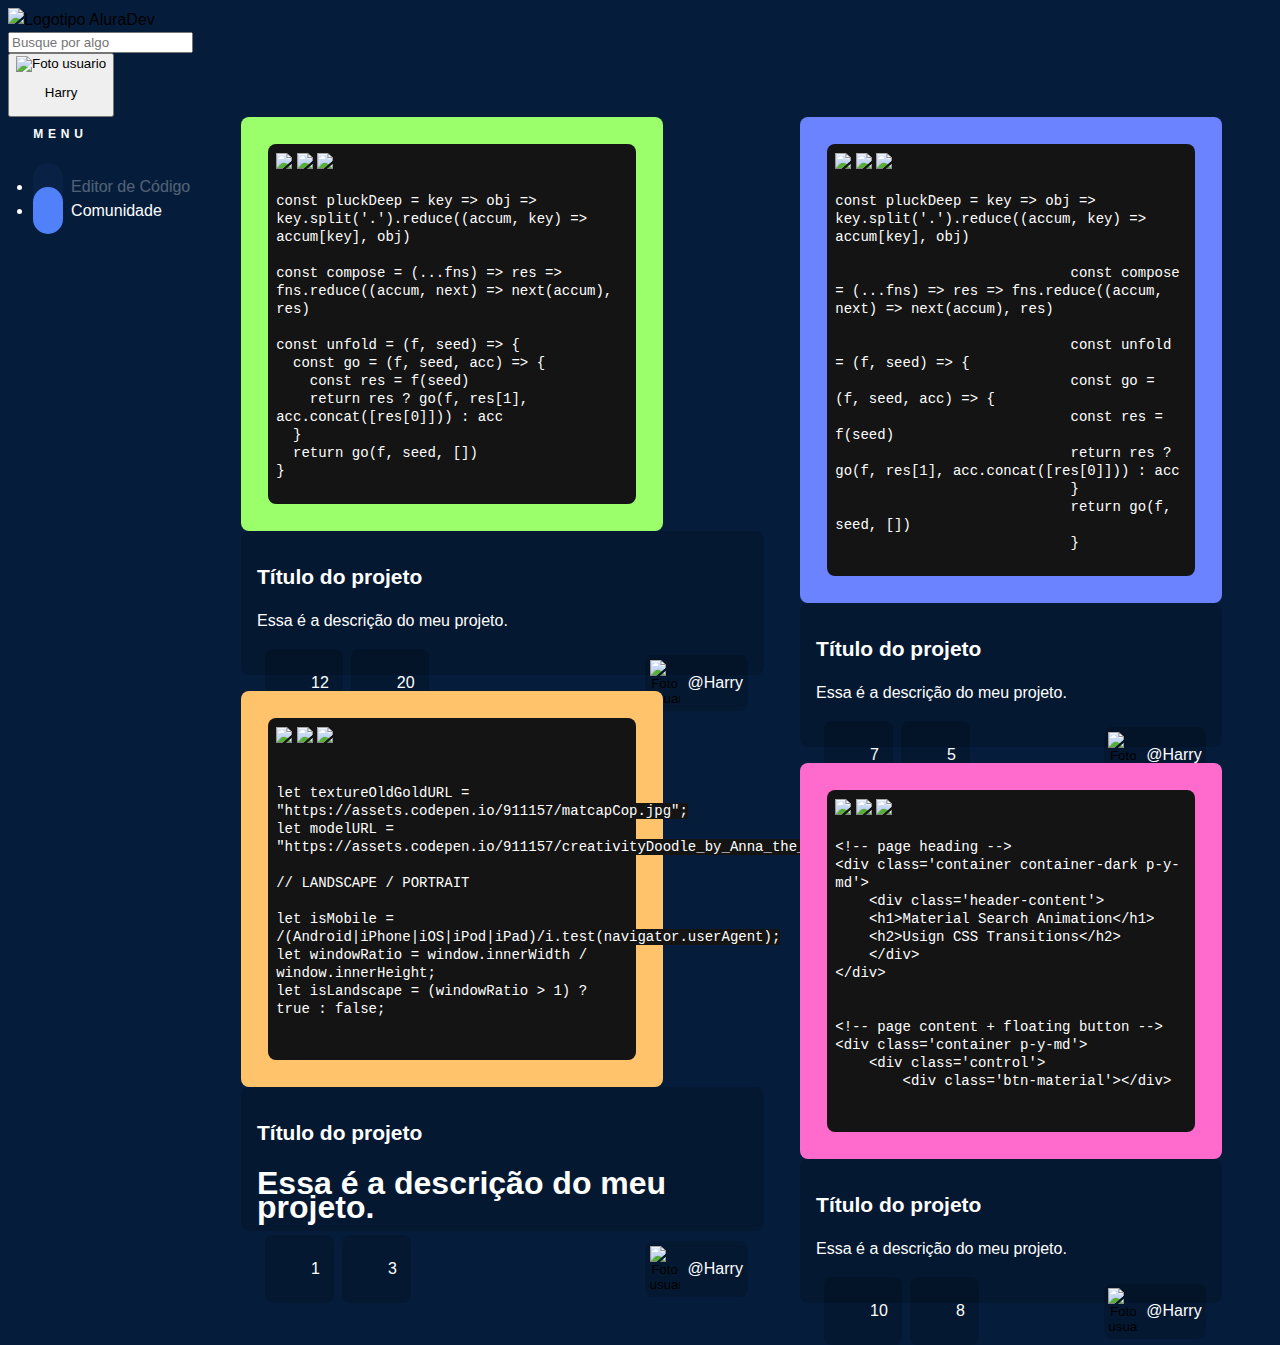
==== commit 1888ad4c: "Height menu mobile ajustada para 100% ao inves de 100vw" ====
--- a/comunidade.html
+++ b/comunidade.html
@@ -21,8 +21,8 @@
 </head>
 <body>
     <header class="header__container">
-        <img class="header__logo" src="imagens/Logo-Alura.png" alt="Logotipo AluraDev">
-        <input class="header__search" type="text" placeholder="Busque por algo">
+        <img class="header__logo" src="imagens/Logo-Alura.png" alt="Logotipo AluraDev" header-logo>
+        <input class="header__search" type="text" placeholder="Busque por algo" search-bar>
         <button class="header__author">
             <img class="header__author__photo" src="imagens/Foto_Usuario_2x.png" alt="Foto usuario">
             <p class="header__author__name">Harry</p>
@@ -31,14 +31,14 @@
          <!-- MOBILE NAV OPEN -->
 
          <div class="nav__mobile__searchSpace">
-            <i class="fas fa-search fa-2x nav__mobile-search" btn-mobile-search>
-
+            <i class="fas fa-search fa-2x nav__mobile-search" btn-mobile-search></i>
+            <i class="fas fa-times fa-2x nav__mobile-closeSearchIcon" btn-mobile-close-search>
             </i>
+           
+           
         </div>
         <div class="nav__mobile__header" >
-            <i class="fas fa-bars fa-2x nav__mobile-openIcon" btn-mobile-open>
-
-            </i>
+            <i class="fas fa-bars fa-2x nav__mobile-openIcon" btn-mobile-open></i>
         </div>
     </header>
     <main>
@@ -282,17 +282,14 @@
                     </p>
                 </button>
                 <hr>
+                <!-- note - to change focus of current active page menu and others, you need to give the current page the a class nav__li--active and give the i class  nav__list-icon--active -->
                 <li class="nav__mobile-liPadding">
-                    <a class="nav__li nav__li--active" href="index.html">
-                        <i class="fas fa-code nav__list-icon nav__list-icon--active" alt="Acessar pagina do editor de código">
-                        </i>Editor de Código
-                    </a>
+                    <a class="nav__li" href="index.html">
+                        <i class="fas fa-code nav__list-icon" alt="Acessar pagina do editor de código"></i>Editor de Código</a>
                 </li>
                 <li class="nav__mobile-liPadding">
-                    <a class="nav__li" href="comunidade.html">
-                        <i class="fas fa-users nav__list-icon" alt="Acessar pagina da comunidade">
-
-                        </i>Comunidade
+                    <a class="nav__li nav__li--active" href="comunidade.html">
+                        <i class="fas fa-users nav__list-icon nav__list-icon--active" alt="Acessar pagina da comunidade"></i>Comunidade
                     </a>
                 </li>
             </ul>
--- a/assets/css/nav.css
+++ b/assets/css/nav.css
@@ -0,0 +1,103 @@
+
+
+.nav__container {
+    width: 17.5%;
+}
+
+
+.nav__list-icon {
+    padding: 15px;
+    height: 18px;
+    background-color:var(--bg-nav-icon);
+    margin-bottom: 4%;
+    margin-right: 4%;
+    border-radius: 1rem;
+    
+}
+
+.nav__list-icon--active {
+    background: var(--bg-nav-icon-active);
+}
+
+.nav__list {
+    display: flex;
+    flex-direction: column;
+    justify-content: space-around;
+    padding: 0 0 2% 0;
+    color: var(--font-color);
+}
+
+.nav__li {
+    text-decoration: none;
+    list-style: none;
+    color: var(--font-color);
+    opacity: 30%;
+    font-size: var(--font-size-fields);
+}
+
+.nav__li--active {
+    opacity: 100%;
+}
+
+.nav__toggle {
+    color: var(--bg-blue-dark);
+}
+
+
+.nav__li:hover {
+    opacity: 100%;
+}
+
+
+.nav__icon-editor:hover, .nav__icon-community:hover {
+    background-color: var(--bg-nav-hover);
+    transition: 1s;
+}
+
+.nav__icon-editor:active,.nav__icon-community:active {
+    background-color:var(--bg-nav-active);
+}
+
+
+.nav__mobile__searchSpace {
+    display:none;
+}
+
+.nav__mobile__menu {
+    display: none;
+}
+
+.nav__mobile-openIcon {
+    display: none;
+} 
+
+.nav__mobile-closeSearchIcon {
+    display: none;
+    color: var(--font-color);
+    padding: 1rem;
+    border-radius: 0.8rem;
+    cursor: pointer;
+    max-width: 16px;
+    width: 20vw;
+}
+
+.nav__mobile-search:hover {
+    background-color: var(--bg-form-hover);
+    transition: 0.5s;
+}
+
+.mobile__author:hover {
+    cursor: pointer;
+    background-color: var(--bg-author-hover);
+    transition: 0.5s;
+}
+
+.nav__mobile-openIcon:hover{
+    background-color: var(--bg-form-hover);
+    transition: 0.5s;
+}
+
+.nav__mobile-closeIcon:hover, .nav__mobile-closeSearchIcon:hover{
+    background-color: var(--bg-form-hover);
+    transition: 0.5s;
+}
--- a/assets/css/responsive_mobile.css
+++ b/assets/css/responsive_mobile.css
@@ -0,0 +1,361 @@
+
+
+
+@media screen and (max-width:767px) {
+    
+    /* base.css */
+
+    :root {
+        --font-size-fields:12px
+    }
+    
+
+    body{
+        font-size: 12px;
+    }
+
+    .main__container {
+        padding: 0;
+        margin: 2%;
+        display: block;
+    }
+
+    .title {
+        padding: 10% 0 5% 0;
+        font-size: 10px;
+        letter-spacing: 0.3rem;
+        text-transform: uppercase;
+        color: var(--title-color);
+    }
+
+    /* header.css */
+
+    .header__container {
+        margin:1% 0 1.5% 0.5%;
+        grid-template-columns: 0.8fr 3fr 0.3fr 0.5fr;
+        grid-template-columns: [logo] 0.8fr [search] 3fr [search-icon] 0.3fr [menu-icon] 0.5fr;
+    }
+
+    .header__search {
+        display: none;
+        width: 70vw;
+        min-height: 50px;
+        margin-left: 1%;
+        font-size: var(--font-size-fields);
+        grid-column-start:search;
+        grid-column-end:search-icon;
+    
+    }
+
+   
+
+
+    .header__author {
+        display: none;
+    }
+
+    .header__logo{
+        width: 50vw;
+        max-width: 180px;
+    }
+
+    /* Menu Mobile - Icons - open/close */
+
+   
+
+    .nav__mobile-openIcon {
+        color: var(--font-color);
+        display: flex;
+        justify-content: center;
+        align-items: center;
+        cursor: pointer;
+        box-sizing: border-box;
+        border-radius: 0.8rem;
+        padding: 1rem;
+        grid-column-start:menu-icon
+    }
+
+    .nav__mobile-closeIcon{
+        color: var(--font-color);
+        padding: 0.5rem;
+        margin:10px;
+        border-radius: 0.8rem;
+        cursor: pointer;
+    }
+
+    
+
+    /* Menu Mobile - Header/Search */
+
+    .nav__mobile__header {
+        display: flex;
+        color: var(--font-color);
+        cursor: pointer;
+    }
+
+    .nav__mobile-search {
+        color: var(--font-color);
+        padding: 1rem;
+        grid-column-start:search-icon;
+        grid-column-end:menu-icon;
+        border-radius: 1rem;
+    }
+
+
+    .nav__mobile__searchSpace{
+        display: flex;
+        align-items: flex-end;
+        justify-content: flex-end;
+    }
+
+    
+
+    /* Menu Mobile */
+
+    
+
+    .nav__mobile__menu {
+        position: fixed;
+        top: 0px;
+        right: 0;
+        width: 200px;
+        height: 100%;
+        min-height: 480px;
+        border-radius: 8px;
+        background-color:var(--bg-mobile);
+        display: none;
+    }
+
+    .nav__mobile__ul {
+
+        font-size: 16px;
+        line-height: 24px;
+      }
+
+    .nav__li {
+        font-size: 12px;
+    }
+
+    .nav__list-icon {
+        padding: 10px;
+        height: 14px;
+    }
+      
+    .nav__mobile-liPadding {
+        padding: 0.2rem 1.5rem;
+    }
+    
+    .mobile__logo {
+        width: 70%;
+        max-width: 200px;
+        padding: 0 1.2rem;
+        grid-column-start:logo;
+        grid-column-end:search;
+    }
+    
+
+    
+
+    /* Menu Mobile - Author */
+
+    .mobile__author {
+        background-color:var(--bg-mobile);
+        margin-bottom: 10px;
+        border: none;
+        display: flex;
+        align-items: center;
+        padding: 0.5rem 1.5rem;
+        cursor: pointer;
+        margin-left:30px;
+        border-radius: 0.8rem;
+    }
+
+   
+
+    .mobile__author__photo {
+    max-width: 45px;
+    min-width: 32px;
+    width: 8vw;
+    padding-right: 20px;
+    color: var(--font-color);
+    }
+
+    .mobile__author__name{
+    padding: 0 0 0 10px;
+    color: var(--font-color);
+    font-size: 1rem;
+    }
+
+    hr {
+        border:0.1px solid rgb(219, 219, 219);
+        width: 90%;
+    }
+    
+    .nav__menu {
+        display: flex;
+        flex-direction: column;
+        gap: 3rem;
+    }
+
+    /* nav.css */
+
+    .nav__container{
+        display: none;
+    }
+
+    /* community.css */
+
+    .community__container {
+        display: inline-flex;
+        flex-flow: column;
+        min-width: 0;
+        margin: 0;
+        padding: 0 2%;
+
+
+    }
+
+    .community__frame {
+        width: 92.8vw;
+        min-width: 0;
+
+    }
+
+    .community__background {
+        min-width: 0;
+    }
+
+
+
+    /* middle.css */
+
+    .middle__container {
+        display: inline-flex;
+        flex-flow: column;
+        min-width: 0;
+        margin: 0;
+    }
+
+    .middle__frame {
+        min-width: 0;
+        width: 94vw;
+        border-radius: 0.5rem;
+        box-sizing: border-box;
+        padding: 32px;
+        background-color: var(--bg-blue-light);
+        margin: 0 0 0 2%;
+    }
+
+    
+    .middle__background {
+        width: 100%;
+        height: 100%;
+        border-radius: 0.5rem;
+        box-sizing: border-box;
+        padding: 1%;
+        background-color: var(--bg-gray-dark);
+        margin: 0;
+        font-size: var(--font-size-fields);
+    }
+
+    .middle__text {
+        overflow: hidden;
+        font-size: var(--font-size-fields);
+        min-width: 0;
+        min-height: 0;
+    }
+
+    .middle__button {
+        width: 95vw;
+        height: 7vw;
+        min-height: 40px;
+        padding: 0;
+        margin: 4% 0 0 0;
+        background-color: #5081FB14;
+        color: var(--font-color);
+        font-size:var(--font-size-fields);
+    }
+
+    .middle__icons {
+
+        padding: 10px 2rem 1rem 0;
+        background-color: var(--bg-gray-dark);
+    }
+
+
+    /* project.css */
+
+
+    .project__container {
+        display: block;
+        margin:0;
+        margin-top: 2%;
+    }
+
+    .project__name { 
+        min-width: none;
+        height: 5vw;
+        width: 90vw;
+        min-height: 30px;
+        font-size: var(--font-size-fields);
+        margin: 0 0 3% 0;
+    }
+
+    .project__description {
+        min-width: none;
+        width: 90vw;
+        min-height: 40px;
+        height: 8vw;
+        font-size: var(--font-size-fields);
+    }
+
+    .project__padding {
+        padding:2% 0 0 0;
+        display: flex;
+        flex-wrap: wrap;
+        flex-direction: column;
+        
+    }
+
+    .project__select {
+        height: 6.5vw;
+        width: 95vw;
+        min-height: 40px;
+        padding: 0 2% 0 2%;
+        margin: 0 0 3% 0;
+        font-size: var(--font-size-fields);
+        
+    }
+
+    .project__color__box__border {
+        border-radius: 0.8rem;
+        border: 1px solid white;
+        width: 95vw;
+        height: 4.5vw;
+        min-height: 30px;
+        padding: 2%;
+    }
+
+    .project__color__box__fill {
+        width: 90vw;
+        height: 4.5vw;
+        min-height: 30px;
+        border: none;
+    }
+
+    .mobile__customize {
+        width: 95vw;
+        display: flex;
+        flex-wrap: wrap;
+    }
+
+    .project__button{
+        width: 95vw;
+        height: 7vw;
+        min-height: 45px;
+        margin-top: 5%;
+        font-size: var(--font-size-fields);
+    }
+
+}
+
--- a/assets/css/responsive_tablet.css
+++ b/assets/css/responsive_tablet.css
@@ -0,0 +1,330 @@
+
+
+
+@media screen and (min-width:768px) and (max-width:1200px) {
+
+    /* base.css */
+
+    :root {
+        --font-size-fields:14px
+    }
+
+    .main__container {
+        padding: 0;
+        margin: 2rem;
+        display: block;
+    }
+    
+
+    /* header.css */
+
+    .header__container {
+        margin:1rem 0 1.5rem 0.5rem;
+        justify-content: space-between;
+        grid-template-columns: [logo] 0.92fr [search] 3.1fr [menu-icon] 1fr;
+
+    }
+
+    .header__search {
+        width: 100%;
+        height: 3.5rem;
+        margin-left: 1rem;
+        font-size: var(--font-size-fields);
+        grid-column-start:search;
+        grid-column-end:menu-icon;
+    }
+
+    .header__author {
+        display: none;
+    }
+
+    .header__logo{
+        width: 180px;
+        grid-column-start:logo;
+        grid-column-end:search;
+    }
+
+    .nav__mobile__header{
+        width: 48px;
+        grid-column-start:menu-icon;
+        margin-left: 40%;
+    }
+
+   /* Menu Mobile - Icons - open/close */
+
+    .nav__mobile-openIcon {
+        color: var(--font-color);
+        display: flex;
+        justify-content: center;
+        align-items: center;
+        cursor: pointer;
+        padding: 0.5rem;
+        box-sizing: border-box;
+        border-radius: 0.8rem;
+    }
+
+    .nav__mobile-openIcon:hover{
+        background-color: var(--bg-form-hover);
+        transition: 0.5s;
+    }
+
+
+    .nav__mobile-closeIcon{
+        color: var(--font-color);
+        margin:10px;
+        cursor: pointer;
+        padding: 0.5rem;
+        box-sizing: border-box;
+        border-radius: 0.8rem;
+    }
+
+    .nav__mobile-closeIcon:hover{
+        background-color: var(--bg-form-hover);
+        transition: 0.5s;
+    }
+
+    
+
+    /* Menu Mobile */
+
+    
+
+    .nav__mobile__menu {
+        position: fixed;
+        top: 0px;
+        right: 0;
+        width: 250px;
+        height: 100vw;
+        min-height: 1024px;
+        border-radius: 8px;
+        background-color:var(--bg-mobile);
+        display: none;
+    }
+
+    .nav__mobile__ul {
+        font-size: 16px;
+        line-height: 24px;
+      }
+
+    .nav__li {
+        font-size: 1rem;
+    }
+      
+    .nav__mobile-liPadding {
+        padding: 0.8rem 1.5rem;
+    }
+    
+    .mobile__logo {
+        width: 180px;
+        padding: 0 1.5rem;
+    }
+   
+    
+    /* Menu Mobile - Author */
+
+    .mobile__author {
+    background-color:var(--bg-mobile);
+    margin-bottom: 10px;
+    border: none;
+    display: flex;
+    align-items: center;
+    padding: 0.5rem 1.5rem;
+    cursor: pointer;
+    margin-left:30px;
+    border-radius: 0.8rem;
+    }
+
+    .mobile__author:hover {
+    cursor: pointer;
+    background-color: var(--bg-author-hover);
+    transition: 0.5s;
+    }
+
+    .mobile__author__photo {
+    width: 45px;
+    padding-right: 20px;
+    color: var(--font-color);
+    }
+
+    .mobile__author__name{
+    padding: 0 0 0 10px;
+    color: var(--font-color);
+    font-size: 1.2rem;
+    }
+
+    hr {
+        border:0.1px solid rgb(219, 219, 219);
+        width: 90%;
+    }
+    
+    .nav__menu {
+        display: flex;
+        flex-direction: column;
+        gap: 3rem;
+    }
+
+
+    /* nav.css */
+
+    .nav__container{
+        display: none;
+    }
+
+    /* middle.css */
+
+    .middle__container {
+        display: inline-flex;
+        flex-flow: column;
+        min-width: 0;
+        margin: 0;
+    }
+
+    .middle__frame {
+        min-width: 343px;
+        width: 92.8vw;
+        border-radius: 0.5rem;
+        box-sizing: border-box;
+        padding: 32px;
+        background-color: var(--bg-blue-light);
+        margin: 0;
+    }
+
+    .middle__background {
+        width: 100%;
+        height: 100%;
+        border-radius: 0.5rem;
+        box-sizing: border-box;
+        padding: 1rem;
+        background-color: var(--bg-gray-dark);
+        margin: 0;
+        font-size: var(--font-size-fields);
+    }
+
+    .middle__button {
+        width: 92.8vw;
+        height: 5vw;
+        min-height: 55.6px;
+        padding: 0;
+        margin: 2rem 0 0 0;
+        background-color: #5081FB14;
+        color: var(--font-color);
+        font-size: 16px;
+        font-size: var(--font-size-fields);
+    }
+
+    .middle__text {
+        display: inline-block;
+        max-width: 984px;
+        max-height:90%;
+        min-width: 400px;
+        min-height: 280px;
+        border: none;
+        background-color: var(--bg-gray-dark);
+        color: var(--font-color);
+        margin: 1rem 0;
+        margin-bottom: 0.5rem;
+        font-size: var(--font-size-fields);
+        white-space: pre-wrap;
+        overflow: hidden;
+    }
+
+    /* project.css */
+
+
+    .project__container {
+        display: block;
+        margin:0;
+        margin-top: 2rem;
+    }
+    .project__name { 
+        min-width: none;
+        width: 90.5vw;
+        height: 3vw;
+        min-height: 45px;
+        font-size: var(--font-size-fields);
+        margin: 0 0 1.5% 0;
+    }
+
+    .project__description {
+        min-width: none;
+        width: 90.5vw;
+        height: 5vw;
+        min-height: 60px;
+        font-size: var(--font-size-fields);
+    }
+
+    .project__padding {
+        padding:2rem 0 0 0;
+        display: flex;
+        flex-wrap: wrap;
+        flex-direction: column;
+        
+    }
+
+    .project__select {
+        width: 45vw;
+        height: 5vw;
+        min-height: 40px;
+        padding: 0 1rem 0 1rem;
+        margin: 0 1rem 1rem 0;
+        font-size: var(--font-size-fields);
+    }
+
+    .project__color__box__border {
+        border-radius: 0.8rem;
+        border: 1px solid white;
+        width: 43.9vw;
+        height: 3vw;
+        min-height: 40px;
+        padding: 0.5rem;
+    }
+
+    .project__color__box__fill {
+        width: 100%;
+        height: 100%;
+        border: none;
+
+      
+    }
+
+    .mobile__customize {
+        width: 95vw;
+        display: flex;
+        flex-wrap: wrap;
+    }
+
+    .project__button{
+        min-height: 50px;
+        width: 92.6vw;
+        margin-top: 1rem;
+        font-size: var(--font-size-fields);
+    }
+
+
+    /* Community.css*/
+    
+    .community__container {
+        display: inline-flex;
+        flex-flow: column;
+        min-width: 0;
+        margin: 0;
+
+    }
+
+    .community__frame {
+        width: 92.8vw;
+        min-width: 420px;
+
+    }
+}
+
+@media screen and (min-width:1201px) {
+    .nav__mobile__header {
+        display: none;
+    }
+
+    .header__search {
+        display: flex;
+    }
+
+}
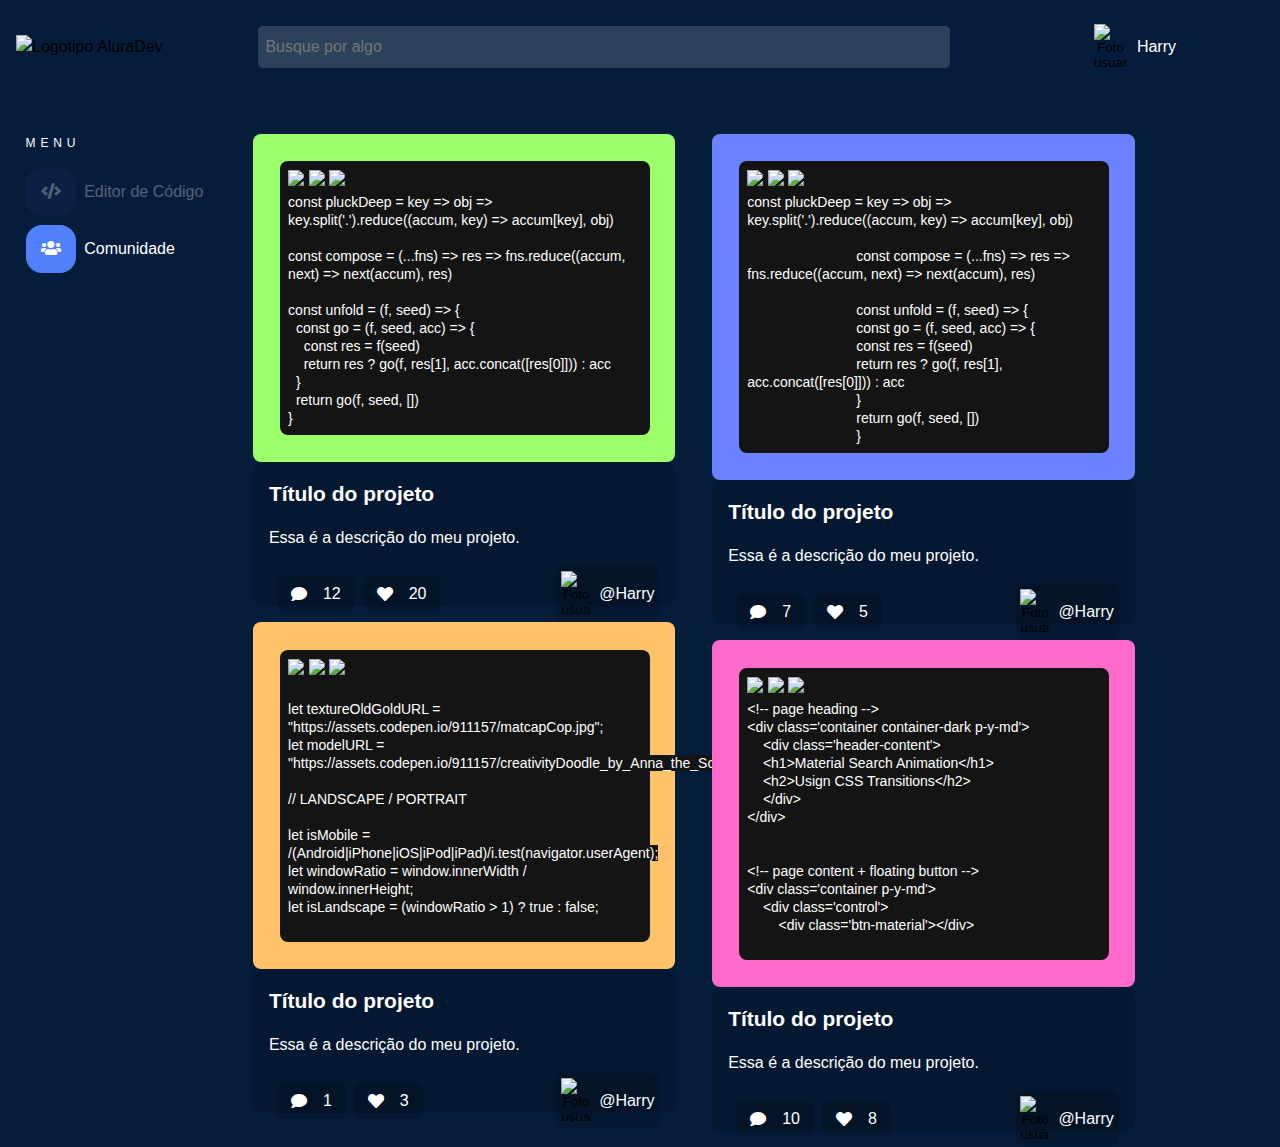
==== commit 641ee352: "Merge pull request #2 from dawkk/development" ====
--- a/comunidade.html
+++ b/comunidade.html
@@ -285,11 +285,15 @@
                 <!-- note - to change focus of current active page menu and others, you need to give the current page the a class nav__li--active and give the i class  nav__list-icon--active -->
                 <li class="nav__mobile-liPadding">
                     <a class="nav__li" href="index.html">
-                        <i class="fas fa-code nav__list-icon" alt="Acessar pagina do editor de código"></i>Editor de Código</a>
+                        <i class="fas fa-code nav__list-icon" alt="Acessar pagina do editor de código">
+                        </i>Editor de Código
+                    </a>
                 </li>
                 <li class="nav__mobile-liPadding">
                     <a class="nav__li nav__li--active" href="comunidade.html">
-                        <i class="fas fa-users nav__list-icon nav__list-icon--active" alt="Acessar pagina da comunidade"></i>Comunidade
+                        <i class="fas fa-users nav__list-icon nav__list-icon--active" alt="Acessar pagina da comunidade">
+
+                        </i>Comunidade
                     </a>
                 </li>
             </ul>
--- a/assets/css/monokai.css
+++ b/assets/css/monokai.css
@@ -0,0 +1,68 @@
+/*
+Monokai style - ported by Luigi Maselli - http://grigio.org
+*/
+
+.hljs {
+    background: #272822;
+    color: #ddd;
+  }
+  
+  .hljs-tag,
+  .hljs-keyword,
+  .hljs-selector-tag,
+  .hljs-literal,
+  .hljs-strong,
+  .hljs-name {
+    color: #f92672;
+  }
+  
+  .hljs-code {
+    color: #66d9ef;
+  }
+  
+  .hljs-attribute,
+  .hljs-symbol,
+  .hljs-regexp,
+  .hljs-link {
+    color: #bf79db;
+  }
+  
+  .hljs-string,
+  .hljs-bullet,
+  .hljs-subst,
+  .hljs-title,
+  .hljs-section,
+  .hljs-emphasis,
+  .hljs-type,
+  .hljs-built_in,
+  .hljs-selector-attr,
+  .hljs-selector-pseudo,
+  .hljs-addition,
+  .hljs-variable,
+  .hljs-template-tag,
+  .hljs-template-variable {
+    color: #a6e22e;
+  }
+  
+  .hljs-title.class_,
+  .hljs-class .hljs-title {
+    color: white;
+  }
+  
+  .hljs-comment,
+  .hljs-quote,
+  .hljs-deletion,
+  .hljs-meta {
+    color: #75715e;
+  }
+  
+  .hljs-keyword,
+  .hljs-selector-tag,
+  .hljs-literal,
+  .hljs-doctag,
+  .hljs-title,
+  .hljs-section,
+  .hljs-type,
+  .hljs-selector-id {
+    font-weight: bold;
+  }--- a/assets/css/header.css
+++ b/assets/css/header.css
@@ -0,0 +1,65 @@
+
+.header__container {
+    display: grid;
+    grid-template-columns: 0.92fr 3.1fr 1fr;
+    align-items: center;
+    margin:1rem 0 2.50rem 1rem;
+    gap: 1rem;
+}
+
+.header__logo{
+    width: 180px;
+}
+
+.header__search {
+    width: 91%;
+    border-radius: 5px;
+    background-color: var(--bg-gray-light);
+    border: none;
+    outline: none;
+    box-sizing: border-box;
+    padding: 1.6% 1%;
+    color: var(--font-color);
+    font-size: var(--font-size-fields);
+}
+
+.header__author {
+    justify-self: flex-end;
+    display: flex;
+    align-items: center;
+    background-color: var(--bg-blue-dark);
+    border-radius: 0.5rem;
+    border:none;
+    padding: 0.5rem;
+    margin: 0 6rem 0 0;
+}
+
+.header__author__photo {
+    width: 33px;
+}
+
+.header__author__name {
+    padding: 0 0 0 10px;
+    color: var(--font-color);
+    font-size: var(--font-size-fields);
+}
+
+.mobile__menu {
+    display: none;
+}
+
+.header__author:hover {
+    cursor: pointer;
+    background-color: var(--bg-author-hover);
+    transition: 0.5s;
+
+}
+
+.header__search:hover{
+    background-color: var(--bg-form-hover);
+    transition: 0.5s;
+}
+
+
+
+
--- a/assets/css/community.css
+++ b/assets/css/community.css
@@ -44,6 +44,7 @@
 
 
 .community__background {
+    min-width: 370px;
     border-radius: 0.5rem;
     box-sizing: border-box;
     padding: 0.5rem;
--- a/assets/css/responsive_mobile.css
+++ b/assets/css/responsive_mobile.css
@@ -118,9 +118,8 @@
         position: fixed;
         top: 0px;
         right: 0;
-        width: 200px;
-        height: 100%;
-        min-height: 480px;
+        width: 250px;
+        height: 100vw;
         border-radius: 8px;
         background-color:var(--bg-mobile);
         display: none;
@@ -133,12 +132,7 @@
       }
 
     .nav__li {
-        font-size: 12px;
-    }
-
-    .nav__list-icon {
-        padding: 10px;
-        height: 14px;
+        font-size: 1rem;
     }
       
     .nav__mobile-liPadding {
@@ -146,9 +140,9 @@
     }
     
     .mobile__logo {
-        width: 70%;
-        max-width: 200px;
-        padding: 0 1.2rem;
+        width: 30vw;
+        max-width: 180px;
+        padding: 0 1.5rem;
         grid-column-start:logo;
         grid-column-end:search;
     }
@@ -210,19 +204,13 @@
         flex-flow: column;
         min-width: 0;
         margin: 0;
-        padding: 0 2%;
-
 
     }
 
     .community__frame {
         width: 92.8vw;
-        min-width: 0;
-
-    }
-
-    .community__background {
-        min-width: 0;
+        min-width: 420px;
+
     }
 
 
--- a/assets/css/responsive_tablet.css
+++ b/assets/css/responsive_tablet.css
@@ -95,7 +95,6 @@
         right: 0;
         width: 250px;
         height: 100vw;
-        min-height: 1024px;
         border-radius: 8px;
         background-color:var(--bg-mobile);
         display: none;
@@ -318,13 +317,4 @@
     }
 }
 
-@media screen and (min-width:1201px) {
-    .nav__mobile__header {
-        display: none;
-    }
-
-    .header__search {
-        display: flex;
-    }
-
-}
+
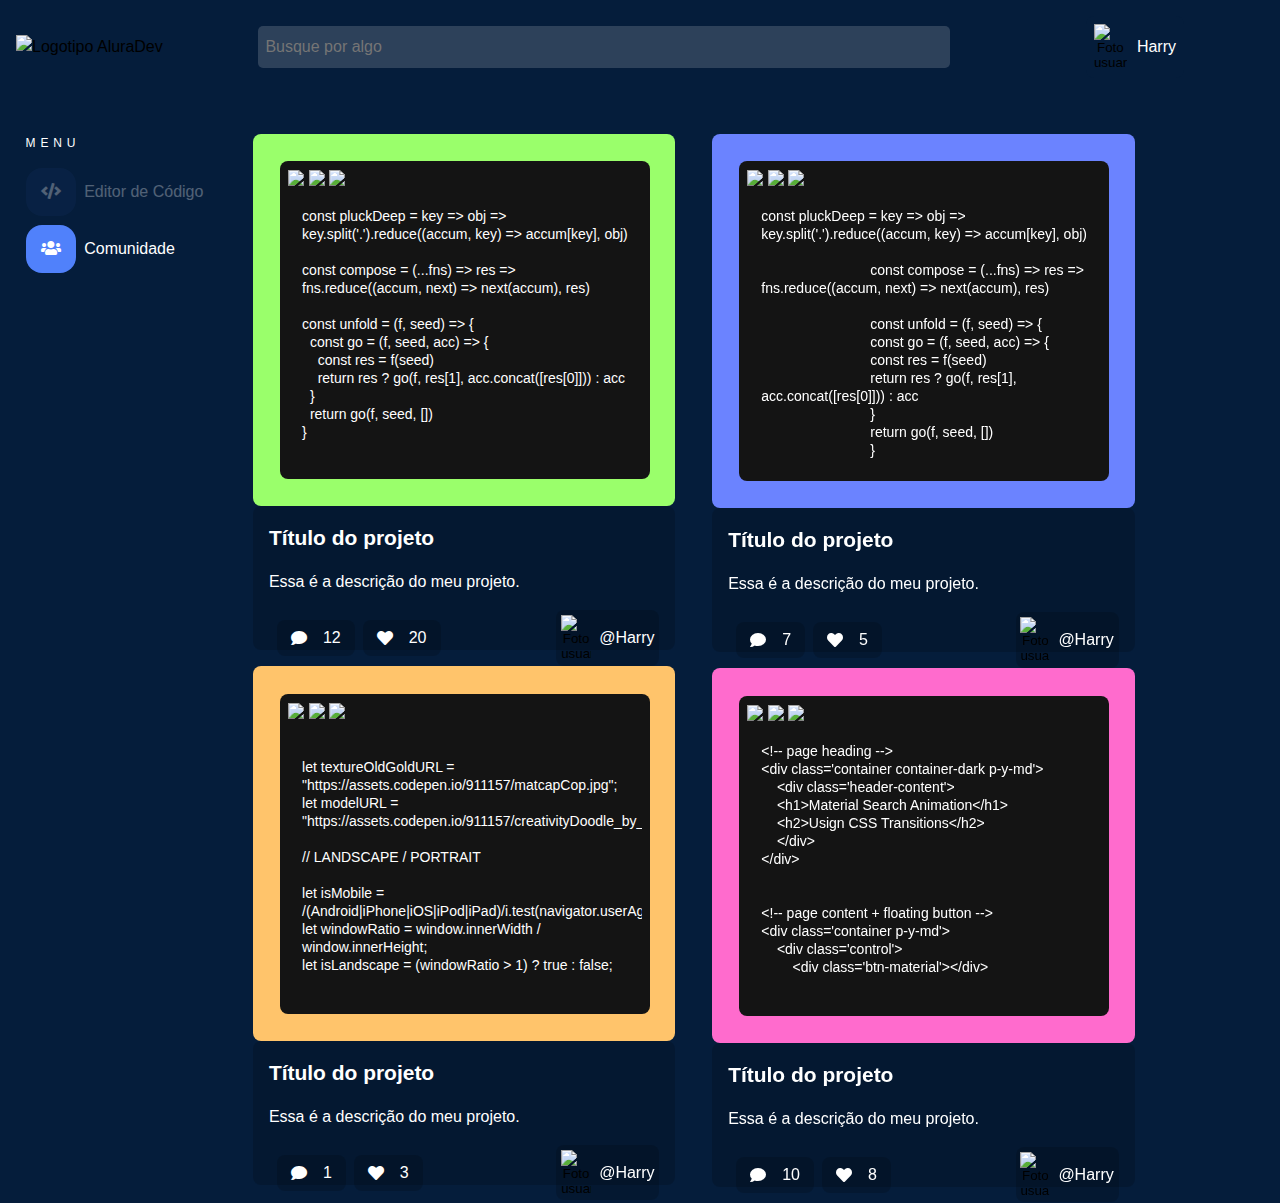
==== commit b2564615: "mudança cores css" ====
--- a/comunidade.html
+++ b/comunidade.html
@@ -8,7 +8,8 @@
     <link rel="stylesheet"
     href="//cdnjs.cloudflare.com/ajax/libs/highlight.js/11.3.1/styles/default.min.css">
 
-    <link rel="stylesheet" href="./assets/css/monokai.css">
+    <link rel="stylesheet" href="./assets/css/synth-midnight-terminal-dark.css">
+    <!-- <link rel="stylesheet" href="./assets/css/monokai.css"> -->
     <link rel="stylesheet" href="./assets/css/reset.css">
     <link rel="stylesheet" href="./assets/css/all.css">
     <link rel="stylesheet" href="./assets/css/base.css">
@@ -285,15 +286,11 @@
                 <!-- note - to change focus of current active page menu and others, you need to give the current page the a class nav__li--active and give the i class  nav__list-icon--active -->
                 <li class="nav__mobile-liPadding">
                     <a class="nav__li" href="index.html">
-                        <i class="fas fa-code nav__list-icon" alt="Acessar pagina do editor de código">
-                        </i>Editor de Código
-                    </a>
+                        <i class="fas fa-code nav__list-icon" alt="Acessar pagina do editor de código"></i>Editor de Código</a>
                 </li>
                 <li class="nav__mobile-liPadding">
                     <a class="nav__li nav__li--active" href="comunidade.html">
-                        <i class="fas fa-users nav__list-icon nav__list-icon--active" alt="Acessar pagina da comunidade">
-
-                        </i>Comunidade
+                        <i class="fas fa-users nav__list-icon nav__list-icon--active" alt="Acessar pagina da comunidade"></i>Comunidade
                     </a>
                 </li>
             </ul>
--- a/assets/css/synth-midnight-terminal-dark.css
+++ b/assets/css/synth-midnight-terminal-dark.css
@@ -0,0 +1,177 @@
+/*!
+  Theme: Synth Midnight Terminal Dark
+  Author: Michaël Ball (http://github.com/michael-ball/)
+  License: ~ MIT (or more permissive) [via base16-schemes-source]
+  Maintainer: @highlightjs/core-team
+  Version: 2021.09.0
+*/
+
+/*
+  WARNING: DO NOT EDIT THIS FILE DIRECTLY.
+
+  This theme file was auto-generated from the Base16 scheme synth-midnight-terminal-dark
+  by the Highlight.js Base16 template builder.
+
+  - https://github.com/highlightjs/base16-highlightjs
+*/
+
+/*
+base00  #050608  Default Background
+base01  #1a1b1c  Lighter Background (Used for status bars, line number and folding marks)
+base02  #28292a  Selection Background
+base03  #474849  Comments, Invisibles, Line Highlighting
+base04  #a3a5a6  Dark Foreground (Used for status bars)
+base05  #c1c3c4  Default Foreground, Caret, Delimiters, Operators
+base06  #cfd1d2  Light Foreground (Not often used)
+base07  #dddfe0  Light Background (Not often used)
+base08  #b53b50  Variables, XML Tags, Markup Link Text, Markup Lists, Diff Deleted
+base09  #ea770d  Integers, Boolean, Constants, XML Attributes, Markup Link Url
+base0A  #c9d364  Classes, Markup Bold, Search Text Background
+base0B  #06ea61  Strings, Inherited Class, Markup Code, Diff Inserted
+base0C  #42fff9  Support, Regular Expressions, Escape Characters, Markup Quotes
+base0D  #03aeff  Functions, Methods, Attribute IDs, Headings
+base0E  #ea5ce2  Keywords, Storage, Selector, Markup Italic, Diff Changed
+base0F  #cd6320  Deprecated, Opening/Closing Embedded Language Tags, e.g. <?php ?>
+*/
+
+pre code.hljs {
+  display: block;
+  overflow-x: auto;
+  padding: 1em;
+}
+
+code.hljs {
+  padding: 3px 5px;
+}
+
+.hljs {
+  color: #c1c3c4;
+  background: #050608;
+}
+
+.hljs::selection,
+.hljs ::selection {
+  background-color: #28292a;
+  color: #c1c3c4;
+}
+
+
+/* purposely do not highlight these things */
+.hljs-formula,
+.hljs-params,
+.hljs-property
+{}
+
+/* base03 - #474849 -  Comments, Invisibles, Line Highlighting */
+.hljs-comment {
+  color: #474849;
+}
+
+/* base04 - #a3a5a6 -  Dark Foreground (Used for status bars) */
+.hljs-tag {
+  color: #a3a5a6;
+}
+
+/* base05 - #c1c3c4 -  Default Foreground, Caret, Delimiters, Operators */
+.hljs-subst,
+.hljs-punctuation,
+.hljs-operator {
+  color: #c1c3c4;
+}
+
+.hljs-operator {
+  opacity: 0.7;
+}
+
+/* base08 - Variables, XML Tags, Markup Link Text, Markup Lists, Diff Deleted */
+.hljs-bullet,
+.hljs-variable,
+.hljs-template-variable,
+.hljs-selector-tag,
+.hljs-name,
+.hljs-deletion {
+  color: #b53b50;
+}
+
+/* base09 - Integers, Boolean, Constants, XML Attributes, Markup Link Url */
+.hljs-symbol,
+.hljs-number,
+.hljs-link,
+.hljs-attr,
+.hljs-variable.constant_,
+.hljs-literal {
+  color: #ea770d;
+}
+
+/* base0A - Classes, Markup Bold, Search Text Background */
+.hljs-title,
+.hljs-class .hljs-title,
+.hljs-title.class_
+{
+  color: #c9d364;
+}
+
+.hljs-strong {
+  font-weight:bold;
+  color: #c9d364;
+}
+
+/* base0B - Strings, Inherited Class, Markup Code, Diff Inserted */
+.hljs-code,
+.hljs-addition,
+.hljs-title.class_.inherited__,
+.hljs-string {
+  color: #06ea61;
+}
+
+/* base0C - Support, Regular Expressions, Escape Characters, Markup Quotes */
+.hljs-built_in,
+.hljs-doctag, /* guessing */
+.hljs-quote,
+.hljs-keyword.hljs-atrule,
+.hljs-regexp {
+  color: #42fff9;
+}
+
+/* base0D - Functions, Methods, Attribute IDs, Headings */
+.hljs-function .hljs-title,
+.hljs-attribute,
+.ruby .hljs-property,
+.hljs-title.function_,
+.hljs-section {
+  color: #03aeff;
+}
+
+/* base0E - Keywords, Storage, Selector, Markup Italic, Diff Changed */
+.hljs-type,
+/* .hljs-selector-id, */
+/* .hljs-selector-class, */
+/* .hljs-selector-attr, */
+/* .hljs-selector-pseudo, */
+.hljs-template-tag,
+.diff .hljs-meta,
+.hljs-keyword {
+  color: #ea5ce2;
+}
+.hljs-emphasis {
+  color: #ea5ce2;
+  font-style: italic;
+}
+
+/* base0F - Deprecated, Opening/Closing Embedded Language Tags, e.g. <?php ?> */
+.hljs-meta,
+/*
+  prevent top level .keyword and .string scopes
+  from leaking into meta by accident
+*/
+.hljs-meta .hljs-keyword,
+.hljs-meta .hljs-string
+{
+  color: #cd6320;
+}
+
+.hljs-meta .hljs-keyword,
+/* for v10 compatible themes */
+.hljs-meta-keyword {
+  font-weight: bold;
+}
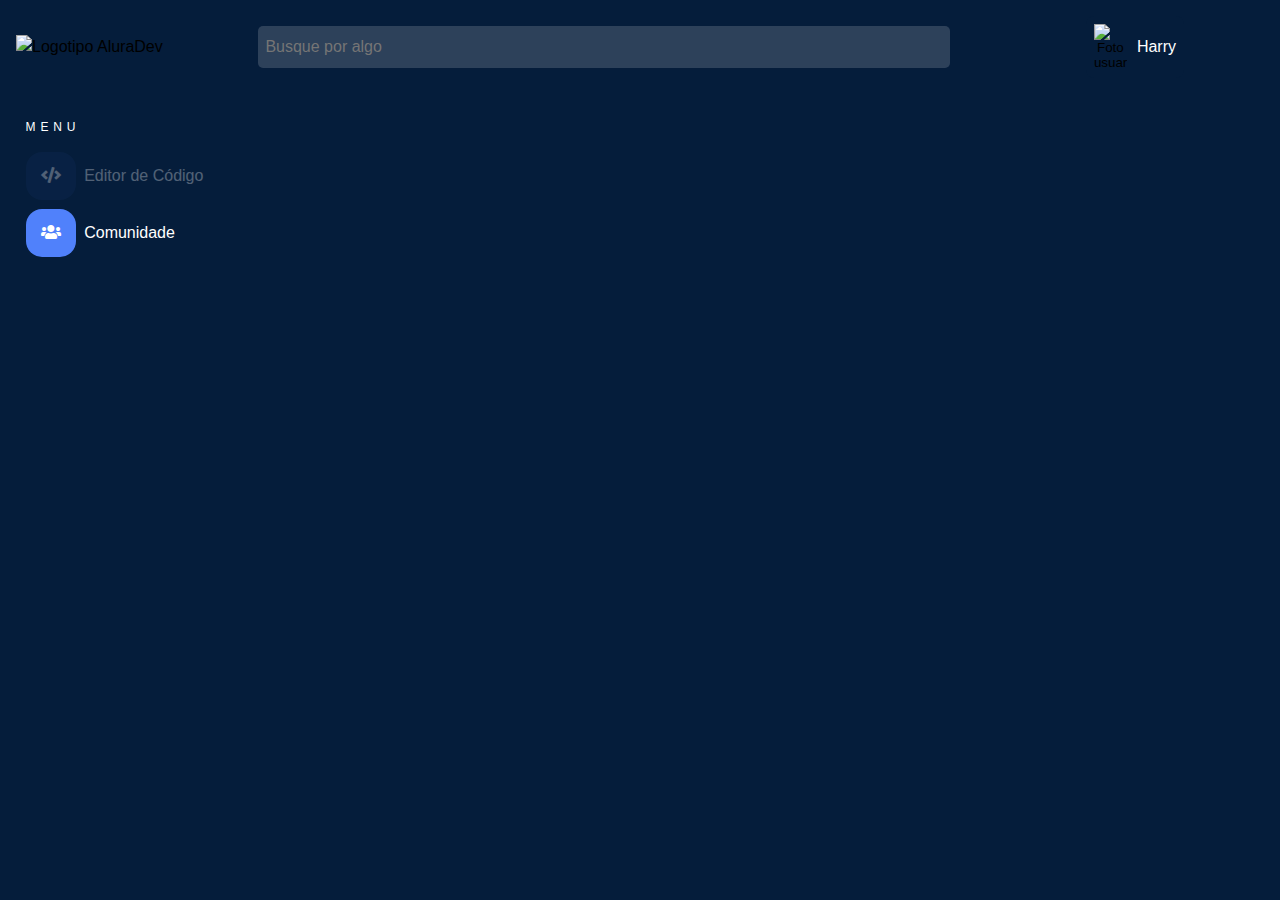
==== commit e9f967f0: "Merge remote-tracking branch 'origin'" ====
--- a/comunidade.html
+++ b/comunidade.html
@@ -65,209 +65,12 @@
                 </ul>
             </div>
             
-            <!-- CONTAINER LEFT-->
+            <!-- CONTAINER-->
 
-            <div class="community__container">
-
-                <!-- BLACKBOARD UP LEFT-->
-
-                <div class="community__frame editor__color__upLeft">  
-                    <div class="community__background">  
-                        <img class=".community__icons" src="imagens/bola_vermelha.svg">    
-                        <img class=".community__icons" src="imagens/bola_verde.svg">   
-                        <img class=".community__icons" src="imagens/bola_amarela.svg">
-                        <div class="community__editorCode">     
-                            <pre><code class="community__text hljs javascript">const pluckDeep = key => obj => key.split('.').reduce((accum, key) => accum[key], obj)
-
-const compose = (...fns) => res => fns.reduce((accum, next) => next(accum), res)
-                            
-const unfold = (f, seed) => {
-  const go = (f, seed, acc) => {
-    const res = f(seed)
-    return res ? go(f, res[1], acc.concat([res[0]])) : acc
-  }
-  return go(f, seed, [])
-}</code></pre>
-                        </div> 
-                    </div> 
-                </div>
-
-                <!-- PROJECT DETAILS UP LEFT-->
-
-                <div class="community__details">
-                    <h1 class="community__title">Título do projeto
-                    </h1>
-                    <p class="community__description">Essa é a descrição do meu projeto.
-                    </p>
-
-                    <div class="community__interaction">
-                        <button type="button" class="community__interaction-styling">
-                            <i class="fas fa-comment community__icon"></i>
-                            <p class="community__number comment-number" >12
-
-                            </p>
-                        </button>
-
-                        <button class="community__interaction-styling like">
-                            <i class="fas fa-heart community__icon"></i>
-                            <p class="community__number">20</p>
-                        </button>
-
-                        <button class="community__author"> 
-                            <img class="community__author__photo" src="imagens/Foto_Usuario_2x.png" alt="Foto usuario">
-                            <p class="community__author__name">@Harry</p>
-                        </button>
-
-                    </div>
-                </div>
-
-                <!-- BLACKBOARD DOWN LEFT-->
-
-                <div class="community__frame editor__color__downLeft">  
-                    <div class="community__background">  
-                        <img class=".community__icons" src="imagens/bola_vermelha.svg">    
-                        <img class=".community__icons" src="imagens/bola_verde.svg">   
-                        <img class=".community__icons" src="imagens/bola_amarela.svg">    
-                            <div class="community__editorCode"><pre><code class="community__text hljs javascript">
-let textureOldGoldURL = "https://assets.codepen.io/911157/matcapCop.jpg";
-let modelURL = "https://assets.codepen.io/911157/creativityDoodle_by_Anna_the_Scavenger.glb";
-                                
-// LANDSCAPE / PORTRAIT
-
-let isMobile = /(Android|iPhone|iOS|iPod|iPad)/i.test(navigator.userAgent);
-let windowRatio = window.innerWidth / window.innerHeight;
-let isLandscape = (windowRatio > 1) ? true : false;
-                            </code></pre> 
-                    </div> 
-                </div>     
+            <div class="community__container" js-community-container>
+              
+                  
             </div>
-
-                <!-- PROJECT DETAILS DOWN LEFT-->
-
-                <div class="community__details">
-                    <h1 class="community__title">Título do projeto<h1>
-                    <p class="community__description">Essa é a descrição do meu projeto.</p>
-
-                    <div class="community__interaction">
-                        <button type="button"class="community__interaction-styling">
-                            <i class="fas fa-comment community__icon" comment-icon></i><p class="community__number comment-number" comment-number>1</p>
-                        </button>
-
-                        <button class="community__interaction-styling like">
-                            <i class="fas fa-heart community__icon"></i><p class="community__number">3</p>
-                        </button>
-                        <button class="community__author"> 
-                            <img class="community__author__photo"src="imagens/Foto_Usuario_2x.png"alt="Foto usuario">
-                            <p class="community__author__name">@Harry<p>
-                        </button>
-                    </div>
-                </div> 
-            </div>  
-        
-
-            <!-- CONTAINER RIGHT-->
-   
-            <div class="community__container">
-
-                <!-- BLACK BOARD UP RIGHT-->
-
-                <div class="community__frame editor__color__upRight">  
-                    <div class="community__background">  
-                        <img class=".community__icons" src="imagens/bola_vermelha.svg">    
-                        <img class=".community__icons" src="imagens/bola_verde.svg">   
-                        <img class=".community__icons" src="imagens/bola_amarela.svg">    
-                        <div class="community__editorCode">     
-                            <pre><code class="community__text hljs javascript">const pluckDeep = key => obj => key.split('.').reduce((accum, key) => accum[key], obj)
-
-                            const compose = (...fns) => res => fns.reduce((accum, next) => next(accum), res)
-
-                            const unfold = (f, seed) => {
-                            const go = (f, seed, acc) => {
-                            const res = f(seed)
-                            return res ? go(f, res[1], acc.concat([res[0]])) : acc
-                            }
-                            return go(f, seed, [])
-                            }</code></pre>
-                        </div>  
-                    </div> 
-                </div>
-                 
-                <!-- PROJECT DETAILS UP RIGHT-->
-
-                <div class="community__details">
-                    <h1 class="community__title">Título do projeto</h1>
-                    <p class="community__description">Essa é a descrição do meu projeto.</p>
-
-                    <div class="community__interaction">
-                        <button type="button" class="community__interaction-styling">
-                            <i class="fas fa-comment community__icon" comment-icon></i>
-                            <p class="community__number comment-number" comment-number>7</p>
-                        </button>
-    
-                        <button class="community__interaction-styling like">
-                            <i class="fas fa-heart community__icon"></i>
-                            <p class="community__number">5</p>
-                        </button>
-                            
-                        <button class="community__author"> 
-                            <img class="community__author__photo" src="imagens/Foto_Usuario_2x.png" alt="Foto usuario">
-                            <p class="community__author__name">@Harry</p>
-                        </button>
-                    </div>
-                </div>
-
-                <!-- BLACK BOARD DOWN RIGHT-->
-                
-                <div class="community__frame editor__color__downRight">  
-                        <div class="community__background">  
-                            <img class=".community__icons" src="imagens/bola_vermelha.svg">    
-                            <img class=".community__icons" src="imagens/bola_verde.svg">   
-                            <img class=".community__icons" src="imagens/bola_amarela.svg">    
-                            <div class="community__editorCode">     
-                                <pre><code class="community__text hljs html">&lt;!-- page heading --&gt;
-&lt;div class='container container-dark p-y-md'&gt;
-    &lt;div class='header-content'&gt;
-    &lt;h1&gt;Material Search Animation&lt;/h1&gt;
-    &lt;h2&gt;Usign CSS Transitions&lt;/h2&gt;
-    &lt;/div&gt;
-&lt;/div&gt;
-
-
-&lt;!-- page content + floating button --&gt;
-&lt;div class='container p-y-md'&gt;
-    &lt;div class='control'&gt;
-        &lt;div class='btn-material'&gt;&lt;/div&gt;
-                                    </code></pre>
-                            </div>  
-                        </div> 
-                </div>
-
-                <!-- PROJECT DETAILS DOWN LEFT-->
-
-                <div class="community__details">
-                        <h1 class="community__title">Título do projeto</h1>
-                        <p class="community__description">Essa é a descrição do meu projeto.</p>
-    
-                        <div class="community__interaction">
-                            <button type="button" class="community__interaction-styling">
-                                <i class="fas fa-comment community__icon"></i>
-                                <p class="community__number comment-number">10</p>
-                            </button>
-    
-                            <button class="community__interaction-styling like">
-                                <i class="fas fa-heart community__icon"></i>
-                                <p class="community__number">8</p>
-                            </button>
-                            
-                            <button class="community__author"> 
-                                <img class="community__author__photo" src="imagens/Foto_Usuario_2x.png" alt="Foto usuario">
-                                <p class="community__author__name">@Harry</p>
-                            </button>
-                        </div>
-                </div> 
-
-            </div>     
-        </div>
         
         <!-- MENU MOBILE -->
         
@@ -299,6 +102,7 @@
     </main>
 
     <script src="https://cdnjs.cloudflare.com/ajax/libs/highlight.js/11.3.1/highlight.min.js"></script>
+    <script src="./js/createCardCommunity.js"></script>
     <script src="./js/mobileMenu.js"></script>
     <script src="./js/likeSystem.js"></script>
 
--- a/assets/css/community.css
+++ b/assets/css/community.css
@@ -5,8 +5,6 @@
 
 .community__container {
     display: flex;
-    flex-direction: column;
-    align-items: flex-start;
     flex-wrap: wrap;
     margin-right: 2%;
     margin-left: 1%;
@@ -40,6 +38,8 @@
     border-radius: 0.5rem;
     box-sizing: border-box;
     padding: 1.7rem;
+    overflow: hidden;
+    border-right: 100px;
 }
 
 
@@ -73,9 +73,8 @@
 .community__details {
     background-color: var(--bg-community);
     width: 100%;
-    height: 9rem;
     box-sizing: border-box;
-    padding: 1rem;
+    padding: 1rem 1rem 0 1rem;
     border-radius: 8px;
     margin-bottom: 1rem;
 }
@@ -156,4 +155,8 @@
     font-size: var(--font-size-fields);
 }
 
+.community__spacing__cards {
+    margin-right: 4%;
+}
 
+
--- a/assets/css/responsive_mobile.css
+++ b/assets/css/responsive_mobile.css
@@ -118,8 +118,9 @@
         position: fixed;
         top: 0px;
         right: 0;
-        width: 250px;
-        height: 100vw;
+        width: 200px;
+        height: 100%;
+        min-height: 480px;
         border-radius: 8px;
         background-color:var(--bg-mobile);
         display: none;
@@ -132,7 +133,12 @@
       }
 
     .nav__li {
-        font-size: 1rem;
+        font-size: 12px;
+    }
+
+    .nav__list-icon {
+        padding: 10px;
+        height: 14px;
     }
       
     .nav__mobile-liPadding {
@@ -140,9 +146,9 @@
     }
     
     .mobile__logo {
-        width: 30vw;
-        max-width: 180px;
-        padding: 0 1.5rem;
+        width: 70%;
+        max-width: 200px;
+        padding: 0 1.2rem;
         grid-column-start:logo;
         grid-column-end:search;
     }
@@ -204,13 +210,19 @@
         flex-flow: column;
         min-width: 0;
         margin: 0;
+        padding: 0 2%;
+
 
     }
 
     .community__frame {
         width: 92.8vw;
-        min-width: 420px;
-
+        min-width: 0;
+
+    }
+
+    .community__background {
+        min-width: 0;
     }
 
 
--- a/assets/css/responsive_tablet.css
+++ b/assets/css/responsive_tablet.css
@@ -95,6 +95,7 @@
         right: 0;
         width: 250px;
         height: 100vw;
+        min-height: 1024px;
         border-radius: 8px;
         background-color:var(--bg-mobile);
         display: none;
@@ -317,4 +318,13 @@
     }
 }
 
-
+@media screen and (min-width:1201px) {
+    .nav__mobile__header {
+        display: none;
+    }
+
+    .header__search {
+        display: flex;
+    }
+
+}
